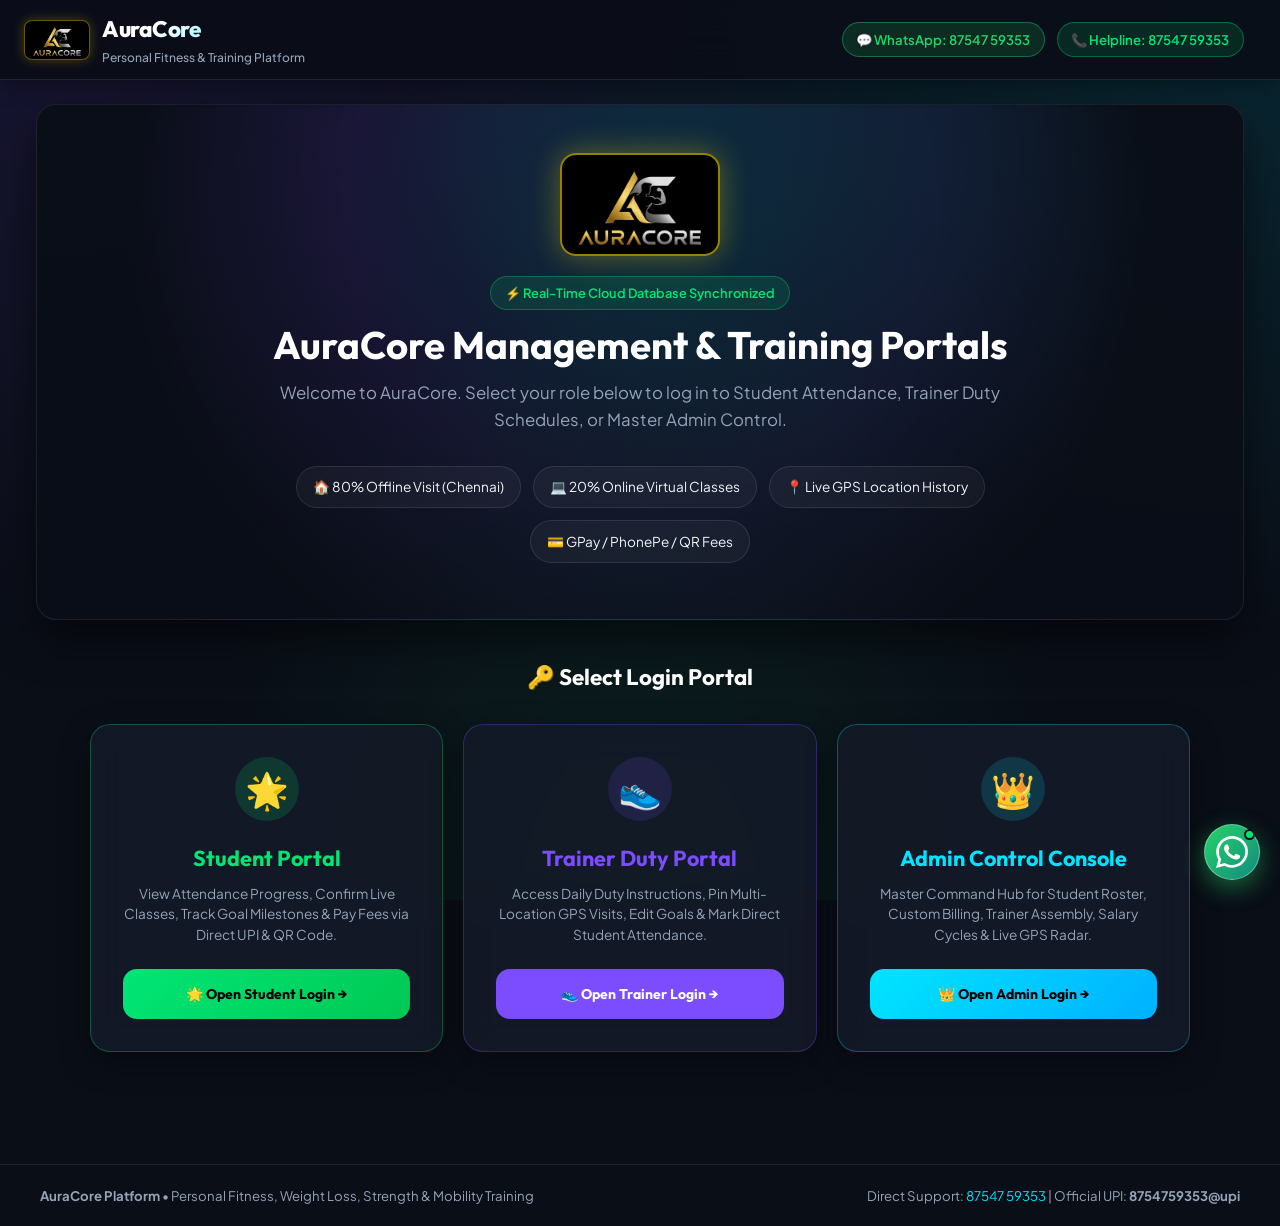
==== index.html @ 3304248c "Add files via upload" ====
<!DOCTYPE html>
<html lang="ta">
<head>
  <meta charset="UTF-8">
  <meta name="viewport" content="width=device-width, initial-scale=1.0">
  <title>AuraCore - Premier Personal Fitness & Training Platform</title>
  <meta name="description" content="AuraCore - Premier Personal Fitness & Special Training in Chennai. Offline Home Visits & Online Classes with Live GPS Verification & Direct Fee Payments.">
  <link rel="stylesheet" href="css/main.css">
  <style>
    .hero-glow {
      position: relative;
      background: radial-gradient(circle at 50% 20%, rgba(0, 229, 255, 0.12), rgba(124, 77, 255, 0.08) 40%, rgba(10, 14, 23, 0.95) 70%);
      border-radius: 20px;
      padding: 3rem 1.5rem;
      margin-bottom: 2.5rem;
      border: 1px solid rgba(255, 255, 255, 0.08);
      box-shadow: 0 20px 40px rgba(0, 0, 0, 0.5);
    }
    .portal-card {
      transition: all 0.3s cubic-bezier(0.4, 0, 0.2, 1);
      position: relative;
      overflow: hidden;
      display: flex;
      flex-direction: column;
      justify-content: space-between;
    }
    .portal-card:hover {
      transform: translateY(-6px);
      box-shadow: 0 12px 30px rgba(0, 0, 0, 0.4);
    }
    .portal-card-student:hover {
      border-color: var(--accent-emerald) !important;
      box-shadow: 0 0 25px rgba(0, 230, 118, 0.25);
    }
    .portal-card-trainer:hover {
      border-color: var(--accent-purple) !important;
      box-shadow: 0 0 25px rgba(124, 77, 255, 0.25);
    }
    .portal-card-admin:hover {
      border-color: var(--accent-cyan) !important;
      box-shadow: 0 0 25px rgba(0, 229, 255, 0.25);
    }
    .feature-chip {
      display: flex;
      align-items: center;
      gap: 0.5rem;
      background: rgba(255, 255, 255, 0.04);
      border: 1px solid var(--border-color);
      padding: 0.6rem 1rem;
      border-radius: 30px;
      font-size: 0.85rem;
      color: var(--text-main);
    }
  </style>
</head>
<body>
  <!-- Top Navigation Header -->
  <header class="app-header">
    <div class="brand-logo">
      <img src="assets/logo.jpg" alt="AuraCore Logo" class="brand-logo-img">
      <div>
        <div class="brand-title">AuraCore</div>
        <div class="brand-subtitle">Personal Fitness & Training Platform</div>
      </div>
    </div>
    
    <div style="display: flex; align-items: center; gap: 0.75rem; flex-wrap: wrap;">
      <a href="https://wa.me/918754759353?text=Hello%20AuraCore%20Team%2C%20I%20need%20assistance" target="_blank" class="contact-badge" style="text-decoration: none; background: rgba(37, 211, 102, 0.15); border-color: rgba(37, 211, 102, 0.4); color: #25D366;">
        💬 WhatsApp: 87547 59353
      </a>
      <a href="tel:8754759353" class="contact-badge" style="text-decoration: none;">
        📞 Helpline: 87547 59353
      </a>
      <div id="user-header-bar"></div>
    </div>
  </header>

  <main class="main-container">
    <!-- Hero Section -->
    <div class="hero-glow">
      <div style="max-width: 800px; margin: 0 auto; text-align: center;">
        <img src="assets/logo.jpg" alt="AuraCore Logo" style="max-width: 160px; height: auto; display: block; margin: 0 auto 1.25rem; border-radius: 16px; border: 2px solid rgba(255, 215, 0, 0.6); box-shadow: 0 0 30px rgba(255, 215, 0, 0.35); background: #000; padding: 6px;">
        
        <div style="margin-bottom: 0.75rem;">
          <span class="badge badge-emerald" style="font-size: 0.8rem; padding: 0.35rem 0.85rem;">
            ⚡ Real-Time Cloud Database Synchronized
          </span>
        </div>

        <h1 style="font-family: var(--font-heading); font-size: 2.4rem; color: #FFF; margin-bottom: 0.75rem; line-height: 1.2;">
          AuraCore Management & Training Portals
        </h1>
        <p style="color: var(--text-muted); font-size: 1.05rem; margin-bottom: 2rem; line-height: 1.6;">
          Welcome to AuraCore. Select your role below to log in to Student Attendance, Trainer Duty Schedules, or Master Admin Control.
        </p>

        <!-- Feature Chips Banner -->
        <div style="display: flex; justify-content: center; gap: 0.75rem; flex-wrap: wrap; margin-bottom: 0.5rem;">
          <div class="feature-chip">🏠 80% Offline Visit (Chennai)</div>
          <div class="feature-chip">💻 20% Online Virtual Classes</div>
          <div class="feature-chip">📍 Live GPS Location History</div>
          <div class="feature-chip">💳 GPay / PhonePe / QR Fees</div>
        </div>
      </div>
    </div>

    <!-- Portal Selection Cards Grid -->
    <div style="max-width: 1100px; margin: 0 auto;">
      <h2 style="font-family: var(--font-heading); font-size: 1.4rem; color: #FFF; text-align: center; margin-bottom: 1.75rem;">
        🔑 Select Login Portal
      </h2>

      <div class="grid-3" style="margin-bottom: 3rem;">
        
        <!-- 1. Student Portal Card -->
        <div class="card portal-card portal-card-student" style="padding: 2rem; border-color: rgba(0, 230, 118, 0.3);">
          <div>
            <div style="width: 64px; height: 64px; border-radius: 50%; background: rgba(0, 230, 118, 0.15); color: var(--accent-emerald); display: flex; align-items: center; justify-content: center; font-size: 2.2rem; margin: 0 auto 1.25rem;">
              🌟
            </div>
            <h3 style="font-family: var(--font-heading); font-size: 1.35rem; color: var(--accent-emerald); margin-bottom: 0.5rem; text-align: center;">
              Student Portal
            </h3>
            <p style="font-size: 0.85rem; color: var(--text-muted); margin-bottom: 1.5rem; text-align: center; line-height: 1.5;">
              View Attendance Progress, Confirm Live Classes, Track Goal Milestones & Pay Fees via Direct UPI & QR Code.
            </p>
          </div>
          <div>
            <a href="student-login.html" class="btn btn-emerald" style="width: 100%; text-decoration: none; display: block; text-align: center; font-weight: 700; padding: 0.85rem;">
              🌟 Open Student Login →
            </a>
          </div>
        </div>

        <!-- 2. Trainer Duty Portal Card -->
        <div class="card portal-card portal-card-trainer" style="padding: 2rem; border-color: rgba(124, 77, 255, 0.3);">
          <div>
            <div style="width: 64px; height: 64px; border-radius: 50%; background: rgba(124, 77, 255, 0.15); color: var(--accent-purple); display: flex; align-items: center; justify-content: center; font-size: 2.2rem; margin: 0 auto 1.25rem;">
              👟
            </div>
            <h3 style="font-family: var(--font-heading); font-size: 1.35rem; color: var(--accent-purple); margin-bottom: 0.5rem; text-align: center;">
              Trainer Duty Portal
            </h3>
            <p style="font-size: 0.85rem; color: var(--text-muted); margin-bottom: 1.5rem; text-align: center; line-height: 1.5;">
              Access Daily Duty Instructions, Pin Multi-Location GPS Visits, Edit Goals & Mark Direct Student Attendance.
            </p>
          </div>
          <div>
            <a href="trainer-login.html" class="btn btn-purple" style="width: 100%; text-decoration: none; display: block; text-align: center; font-weight: 700; padding: 0.85rem; background: var(--accent-purple); color: #FFF;">
              👟 Open Trainer Login →
            </a>
          </div>
        </div>

        <!-- 3. Admin Control Portal Card -->
        <div class="card portal-card portal-card-admin" style="padding: 2rem; border-color: rgba(0, 229, 255, 0.3);">
          <div>
            <div style="width: 64px; height: 64px; border-radius: 50%; background: rgba(0, 229, 255, 0.15); color: var(--accent-cyan); display: flex; align-items: center; justify-content: center; font-size: 2.2rem; margin: 0 auto 1.25rem;">
              👑
            </div>
            <h3 style="font-family: var(--font-heading); font-size: 1.35rem; color: var(--accent-cyan); margin-bottom: 0.5rem; text-align: center;">
              Admin Control Console
            </h3>
            <p style="font-size: 0.85rem; color: var(--text-muted); margin-bottom: 1.5rem; text-align: center; line-height: 1.5;">
              Master Command Hub for Student Roster, Custom Billing, Trainer Assembly, Salary Cycles & Live GPS Radar.
            </p>
          </div>
          <div>
            <a href="admin-login.html" class="btn btn-primary" style="width: 100%; text-decoration: none; display: block; text-align: center; font-weight: 700; padding: 0.85rem;">
              👑 Open Admin Login →
            </a>
          </div>
        </div>

      </div>
    </div>
  </main>

  <!-- Footer Banner -->
  <footer class="app-footer">
    <div style="display: flex; justify-content: space-between; align-items: center; max-width: 1200px; margin: 0 auto; flex-wrap: wrap; gap: 1rem;">
      <div>
        <strong>AuraCore Platform</strong> • Personal Fitness, Weight Loss, Strength & Mobility Training
      </div>
      <div>
        Direct Support: <a href="tel:8754759353" style="color: var(--accent-cyan); text-decoration: none;">87547 59353</a> | Official UPI: <strong>8754759353@upi</strong>
      </div>
    </div>
  </footer>

  <script src="js/app.js"></script>
</body>
</html>
---- css/main.css ----
/* AuraCore Master Design System & Mobile Responsive Stylesheet */
@import url('https://fonts.googleapis.com/css2?family=Outfit:wght@400;500;600;700;800&family=Plus+Jakarta+Sans:wght@300;400;500;600;700&display=swap');

:root {
  --bg-primary: #0a0e17;
  --bg-secondary: #121824;
  --bg-card: rgba(20, 27, 41, 0.85);
  --bg-card-hover: rgba(28, 38, 57, 0.92);
  --border-color: rgba(255, 255, 255, 0.1);
  --border-glow: rgba(0, 229, 255, 0.35);
  
  --accent-cyan: #00E5FF;
  --accent-emerald: #00E676;
  --accent-purple: #7C4DFF;
  --accent-amber: #FF9100;
  --accent-rose: #FF2A6D;
  
  --text-main: #F0F4F9;
  --text-muted: #94A3B8;
  --text-dim: #64748B;
  
  --font-heading: 'Outfit', sans-serif;
  --font-body: 'Plus Jakarta Sans', sans-serif;
  
  --radius-sm: 8px;
  --radius-md: 14px;
  --radius-lg: 20px;
  --radius-full: 9999px;

  --shadow-glow-cyan: 0 0 20px rgba(0, 229, 255, 0.25);
  --shadow-glow-emerald: 0 0 20px rgba(0, 230, 118, 0.25);
  --shadow-card: 0 10px 30px rgba(0, 0, 0, 0.4);

  --transition-fast: 0.2s cubic-bezier(0.4, 0, 0.2, 1);
  --transition-smooth: 0.35s cubic-bezier(0.4, 0, 0.2, 1);
}

* {
  box-sizing: border-box;
  margin: 0;
  padding: 0;
}

html, body {
  width: 100%;
  overflow-x: hidden;
}

body {
  background-color: var(--bg-primary);
  background-image: 
    radial-gradient(at 0% 0%, rgba(124, 77, 255, 0.12) 0px, transparent 50%),
    radial-gradient(at 100% 0%, rgba(0, 229, 255, 0.12) 0px, transparent 50%),
    radial-gradient(at 50% 100%, rgba(0, 230, 118, 0.08) 0px, transparent 50%);
  background-attachment: fixed;
  color: var(--text-main);
  font-family: var(--font-body);
  min-height: 100vh;
  line-height: 1.6;
  -webkit-font-smoothing: antialiased;
}

/* Custom Scrollbar */
::-webkit-scrollbar {
  width: 6px;
  height: 6px;
}
::-webkit-scrollbar-track {
  background: var(--bg-primary);
}
::-webkit-scrollbar-thumb {
  background: rgba(255, 255, 255, 0.18);
  border-radius: var(--radius-full);
}
::-webkit-scrollbar-thumb:hover {
  background: var(--accent-cyan);
}

/* App Header & Top Navigation */
.app-header {
  position: sticky;
  top: 0;
  z-index: 100;
  background: rgba(10, 14, 23, 0.92);
  backdrop-filter: blur(20px);
  -webkit-backdrop-filter: blur(20px);
  border-bottom: 1px solid var(--border-color);
  padding: 0.75rem 1.5rem;
  display: flex;
  justify-content: space-between;
  align-items: center;
  box-shadow: 0 4px 20px rgba(0,0,0,0.4);
}

.brand-section {
  display: flex;
  align-items: center;
  gap: 1rem;
}

.brand-logo {
  display: flex;
  align-items: center;
  gap: 0.75rem;
}

.brand-logo-img {
  height: 40px;
  width: auto;
  max-width: 120px;
  border-radius: var(--radius-sm);
  object-fit: contain;
  background: #000;
  border: 1px solid rgba(255, 215, 0, 0.4);
  box-shadow: 0 0 12px rgba(255, 215, 0, 0.25);
  padding: 2px 4px;
}

.brand-title {
  font-family: var(--font-heading);
  font-size: 1.4rem;
  font-weight: 800;
  letter-spacing: -0.5px;
  background: linear-gradient(135deg, #FFFFFF 30%, var(--accent-cyan) 100%);
  -webkit-background-clip: text;
  -webkit-text-fill-color: transparent;
}

.brand-subtitle {
  font-size: 0.75rem;
  color: var(--text-muted);
  font-weight: 500;
}

.contact-badge {
  display: inline-flex;
  align-items: center;
  gap: 0.4rem;
  background: rgba(0, 230, 118, 0.12);
  border: 1px solid rgba(0, 230, 118, 0.35);
  color: var(--accent-emerald);
  padding: 0.35rem 0.85rem;
  border-radius: var(--radius-full);
  font-size: 0.825rem;
  font-weight: 600;
  text-decoration: none;
  transition: var(--transition-fast);
}

.contact-badge:hover {
  background: rgba(0, 230, 118, 0.22);
  box-shadow: var(--shadow-glow-emerald);
}

/* App Main Container */
.main-container, .app-container {
  max-width: 1240px;
  margin: 0 auto;
  padding: 1.5rem 1rem 4rem;
}

/* Live Notification Bar */
.live-notification-bar {
  background: linear-gradient(90deg, rgba(255, 145, 0, 0.2), rgba(124, 77, 255, 0.2));
  border: 1px solid var(--accent-amber);
  border-radius: var(--radius-md);
  padding: 1rem 1.25rem;
  margin-bottom: 1.5rem;
  display: flex;
  align-items: center;
  justify-content: space-between;
  gap: 1rem;
  flex-wrap: wrap;
}

.notification-content {
  display: flex;
  align-items: center;
  gap: 0.85rem;
}

.notification-icon {
  width: 38px;
  height: 38px;
  border-radius: 50%;
  background: var(--accent-amber);
  color: #000;
  display: flex;
  align-items: center;
  justify-content: center;
  font-size: 1.1rem;
  font-weight: bold;
  flex-shrink: 0;
}

.notification-text h4 {
  font-family: var(--font-heading);
  font-size: 0.95rem;
  color: #FFF;
}

.notification-text p {
  font-size: 0.825rem;
  color: var(--text-muted);
}

/* Card UI */
.card {
  background: var(--bg-card);
  backdrop-filter: blur(16px);
  -webkit-backdrop-filter: blur(16px);
  border: 1px solid var(--border-color);
  border-radius: var(--radius-lg);
  padding: 1.25rem;
  box-shadow: var(--shadow-card);
  transition: var(--transition-smooth);
}

.card-header {
  display: flex;
  justify-content: space-between;
  align-items: center;
  margin-bottom: 1rem;
  padding-bottom: 0.65rem;
  border-bottom: 1px solid var(--border-color);
  flex-wrap: wrap;
  gap: 0.5rem;
}

.card-title {
  font-family: var(--font-heading);
  font-size: 1.15rem;
  font-weight: 700;
  display: flex;
  align-items: center;
  gap: 0.5rem;
  color: var(--text-main);
}

/* Grid Layouts */
.grid-2 {
  display: grid;
  grid-template-columns: repeat(2, 1fr);
  gap: 1.25rem;
}

.grid-3 {
  display: grid;
  grid-template-columns: repeat(3, 1fr);
  gap: 1.25rem;
}

.grid-4 {
  display: grid;
  grid-template-columns: repeat(4, 1fr);
  gap: 1.25rem;
}

/* UI Buttons */
.btn {
  display: inline-flex;
  align-items: center;
  justify-content: center;
  gap: 0.4rem;
  padding: 0.65rem 1.25rem;
  min-height: 44px; /* Mobile Touch Target Standard */
  border-radius: var(--radius-md);
  font-family: var(--font-heading);
  font-weight: 600;
  font-size: 0.875rem;
  cursor: pointer;
  border: none;
  transition: var(--transition-fast);
  text-decoration: none;
  touch-action: manipulation;
}

.btn-primary {
  background: linear-gradient(135deg, var(--accent-cyan), #00B0FF);
  color: #000;
  font-weight: 700;
}

.btn-emerald {
  background: linear-gradient(135deg, var(--accent-emerald), #00C853);
  color: #000;
  font-weight: 700;
}

.btn-secondary {
  background: rgba(255, 255, 255, 0.08);
  color: var(--text-main);
  border: 1px solid var(--border-color);
}

.btn-danger {
  background: linear-gradient(135deg, var(--accent-rose), #D50000);
  color: #FFF;
}

.btn-sm {
  padding: 0.35rem 0.75rem;
  min-height: 36px;
  font-size: 0.8rem;
  border-radius: var(--radius-sm);
}

/* Badge System */
.badge {
  display: inline-flex;
  align-items: center;
  gap: 0.35rem;
  padding: 0.25rem 0.65rem;
  border-radius: var(--radius-full);
  font-size: 0.75rem;
  font-weight: 600;
}

.badge-cyan { background: rgba(0, 229, 255, 0.12); color: var(--accent-cyan); border: 1px solid rgba(0, 229, 255, 0.3); }
.badge-emerald { background: rgba(0, 230, 118, 0.12); color: var(--accent-emerald); border: 1px solid rgba(0, 230, 118, 0.3); }
.badge-purple { background: rgba(124, 77, 255, 0.12); color: var(--accent-purple); border: 1px solid rgba(124, 77, 255, 0.3); }
.badge-amber { background: rgba(255, 145, 0, 0.12); color: var(--accent-amber); border: 1px solid rgba(255, 145, 0, 0.3); }

/* Progress Bar */
.progress-bar-bg {
  width: 100%;
  height: 10px;
  background: rgba(255, 255, 255, 0.08);
  border-radius: var(--radius-full);
  overflow: hidden;
}

.progress-bar-fill {
  height: 100%;
  background: linear-gradient(90deg, var(--accent-cyan), var(--accent-emerald));
  border-radius: var(--radius-full);
  transition: width 0.4s ease-in-out;
}

/* Modal Overlay & Responsive Mobile Sheet */
.modal-overlay {
  position: fixed;
  inset: 0;
  z-index: 200;
  background: rgba(5, 8, 15, 0.85);
  backdrop-filter: blur(10px);
  -webkit-backdrop-filter: blur(10px);
  display: flex;
  align-items: center;
  justify-content: center;
  padding: 1rem;
  opacity: 0;
  pointer-events: none;
  transition: var(--transition-fast);
}

.modal-overlay.active {
  opacity: 1;
  pointer-events: auto;
}

.modal-container {
  background: var(--bg-secondary);
  border: 1px solid var(--border-glow);
  border-radius: var(--radius-lg);
  max-width: 520px;
  width: 100%;
  max-height: 90vh;
  overflow-y: auto;
  padding: 1.25rem 1.5rem;
  box-shadow: 0 20px 50px rgba(0,0,0,0.8);
}

/* Forms & Input controls */
.form-group {
  margin-bottom: 0.9rem;
}

.form-label {
  display: block;
  font-size: 0.825rem;
  font-weight: 600;
  color: var(--text-muted);
  margin-bottom: 0.3rem;
}

.form-control {
  width: 100%;
  padding: 0.7rem 0.85rem;
  min-height: 44px; /* Touch friendly */
  background: rgba(255, 255, 255, 0.05);
  border: 1px solid var(--border-color);
  border-radius: var(--radius-md);
  color: var(--text-main);
  font-family: var(--font-body);
  font-size: 0.9rem;
  transition: var(--transition-fast);
}

.form-control:focus {
  outline: none;
  border-color: var(--accent-cyan);
  background: rgba(255, 255, 255, 0.08);
}

select.form-control option {
  background: var(--bg-secondary);
  color: var(--text-main);
}

/* Data Table Styling with Mobile Scroll Wrapper */
.table-responsive {
  width: 100%;
  overflow-x: auto;
  -webkit-overflow-scrolling: touch;
}

.data-table {
  width: 100%;
  min-width: 580px; /* Ensures clean layout on small screens with scroll */
  border-collapse: collapse;
  text-align: left;
  font-size: 0.875rem;
}

.data-table th {
  background: rgba(255, 255, 255, 0.03);
  color: var(--text-muted);
  font-family: var(--font-heading);
  font-weight: 600;
  padding: 0.75rem 0.85rem;
  border-bottom: 1px solid var(--border-color);
}

.data-table td {
  padding: 0.85rem;
  border-bottom: 1px solid rgba(255, 255, 255, 0.04);
  color: var(--text-main);
}

/* Floating Circular WhatsApp Support Icon */
.whatsapp-float-btn {
  position: fixed;
  bottom: 20px;
  right: 20px;
  z-index: 9999;
  width: 56px;
  height: 56px;
  border-radius: 50%;
  background: linear-gradient(135deg, #25D366 0%, #128C7E 100%);
  color: #FFFFFF !important;
  box-shadow: 0 8px 25px rgba(37, 211, 102, 0.45);
  display: flex;
  align-items: center;
  justify-content: center;
  text-decoration: none !important;
  border: 1px solid rgba(255, 255, 255, 0.35);
  cursor: pointer;
}

.whatsapp-icon-dot {
  position: absolute;
  top: 4px;
  right: 4px;
  width: 11px;
  height: 11px;
  background: #00E676;
  border: 2px solid #0D1117;
  border-radius: 50%;
}

/* Footer Styling */
.app-footer {
  background: rgba(10, 14, 23, 0.95);
  border-top: 1px solid var(--border-color);
  padding: 1.25rem 1.5rem;
  font-size: 0.825rem;
  color: var(--text-muted);
}

/* ==========================================================================
   MOBILE & TABLET RESPONSIVE MEDIA QUERIES
   ========================================================================== */
@media (max-width: 1024px) {
  .grid-4, .grid-3 {
    grid-template-columns: repeat(2, 1fr);
  }
}

@media (max-width: 768px) {
  .app-header {
    flex-direction: column;
    align-items: stretch;
    gap: 0.75rem;
    padding: 0.85rem 1rem;
  }
  
  .brand-logo {
    justify-content: center;
  }

  .grid-2, .grid-3, .grid-4 {
    grid-template-columns: 1fr;
  }

  .card {
    padding: 1rem;
  }

  .main-container, .app-container {
    padding: 1rem 0.75rem 5rem;
  }

  .whatsapp-float-btn {
    bottom: 16px;
    right: 16px;
    width: 50px;
    height: 50px;
  }

  /* Admin Header Toolbar Buttons Stack on Mobile */
  .admin-header-toolbar {
    flex-direction: column;
    align-items: stretch !important;
  }

  .admin-nav-bar {
    overflow-x: auto;
    white-space: nowrap;
    padding-bottom: 0.5rem;
  }
}

@media (max-width: 480px) {
  .brand-title {
    font-size: 1.2rem;
  }

  .btn {
    width: 100%;
    font-size: 0.85rem;
  }

  .modal-container {
    padding: 1rem;
    max-height: 95vh;
  }
}
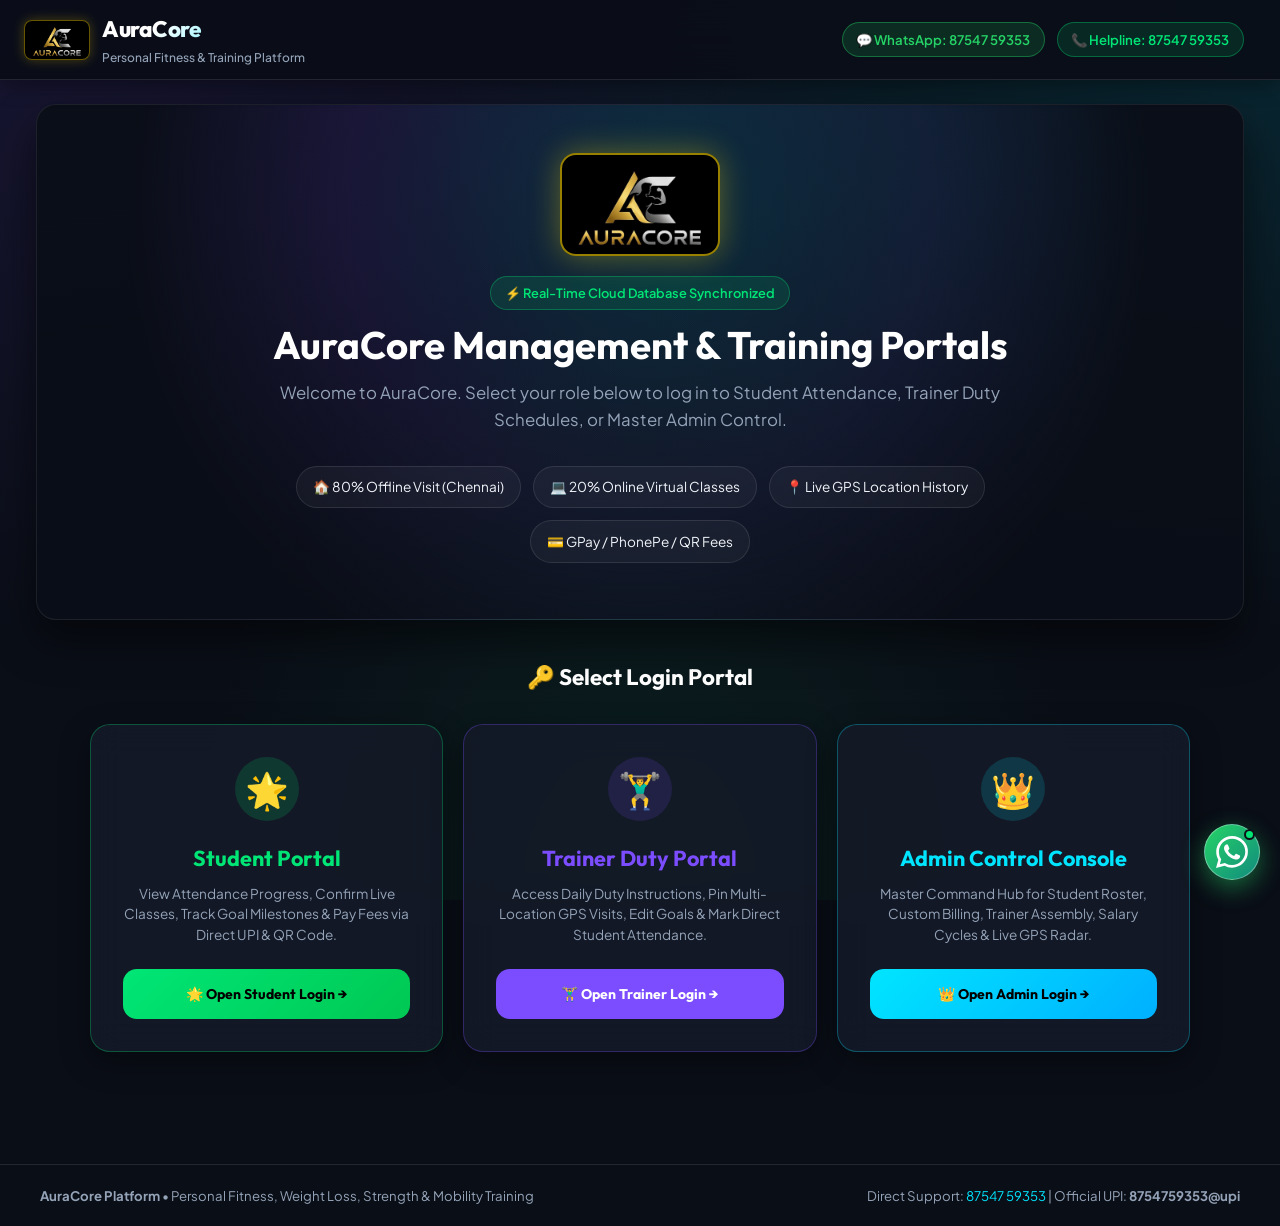
==== commit 28de09cc: "Add files via upload" ====
--- a/index.html
+++ b/index.html
@@ -136,7 +136,7 @@
         <div class="card portal-card portal-card-trainer" style="padding: 2rem; border-color: rgba(124, 77, 255, 0.3);">
           <div>
             <div style="width: 64px; height: 64px; border-radius: 50%; background: rgba(124, 77, 255, 0.15); color: var(--accent-purple); display: flex; align-items: center; justify-content: center; font-size: 2.2rem; margin: 0 auto 1.25rem;">
-              👟
+              🏋️‍♂️
             </div>
             <h3 style="font-family: var(--font-heading); font-size: 1.35rem; color: var(--accent-purple); margin-bottom: 0.5rem; text-align: center;">
               Trainer Duty Portal
@@ -147,7 +147,7 @@
           </div>
           <div>
             <a href="trainer-login.html" class="btn btn-purple" style="width: 100%; text-decoration: none; display: block; text-align: center; font-weight: 700; padding: 0.85rem; background: var(--accent-purple); color: #FFF;">
-              👟 Open Trainer Login →
+              🏋️‍♂️ Open Trainer Login →
             </a>
           </div>
         </div>
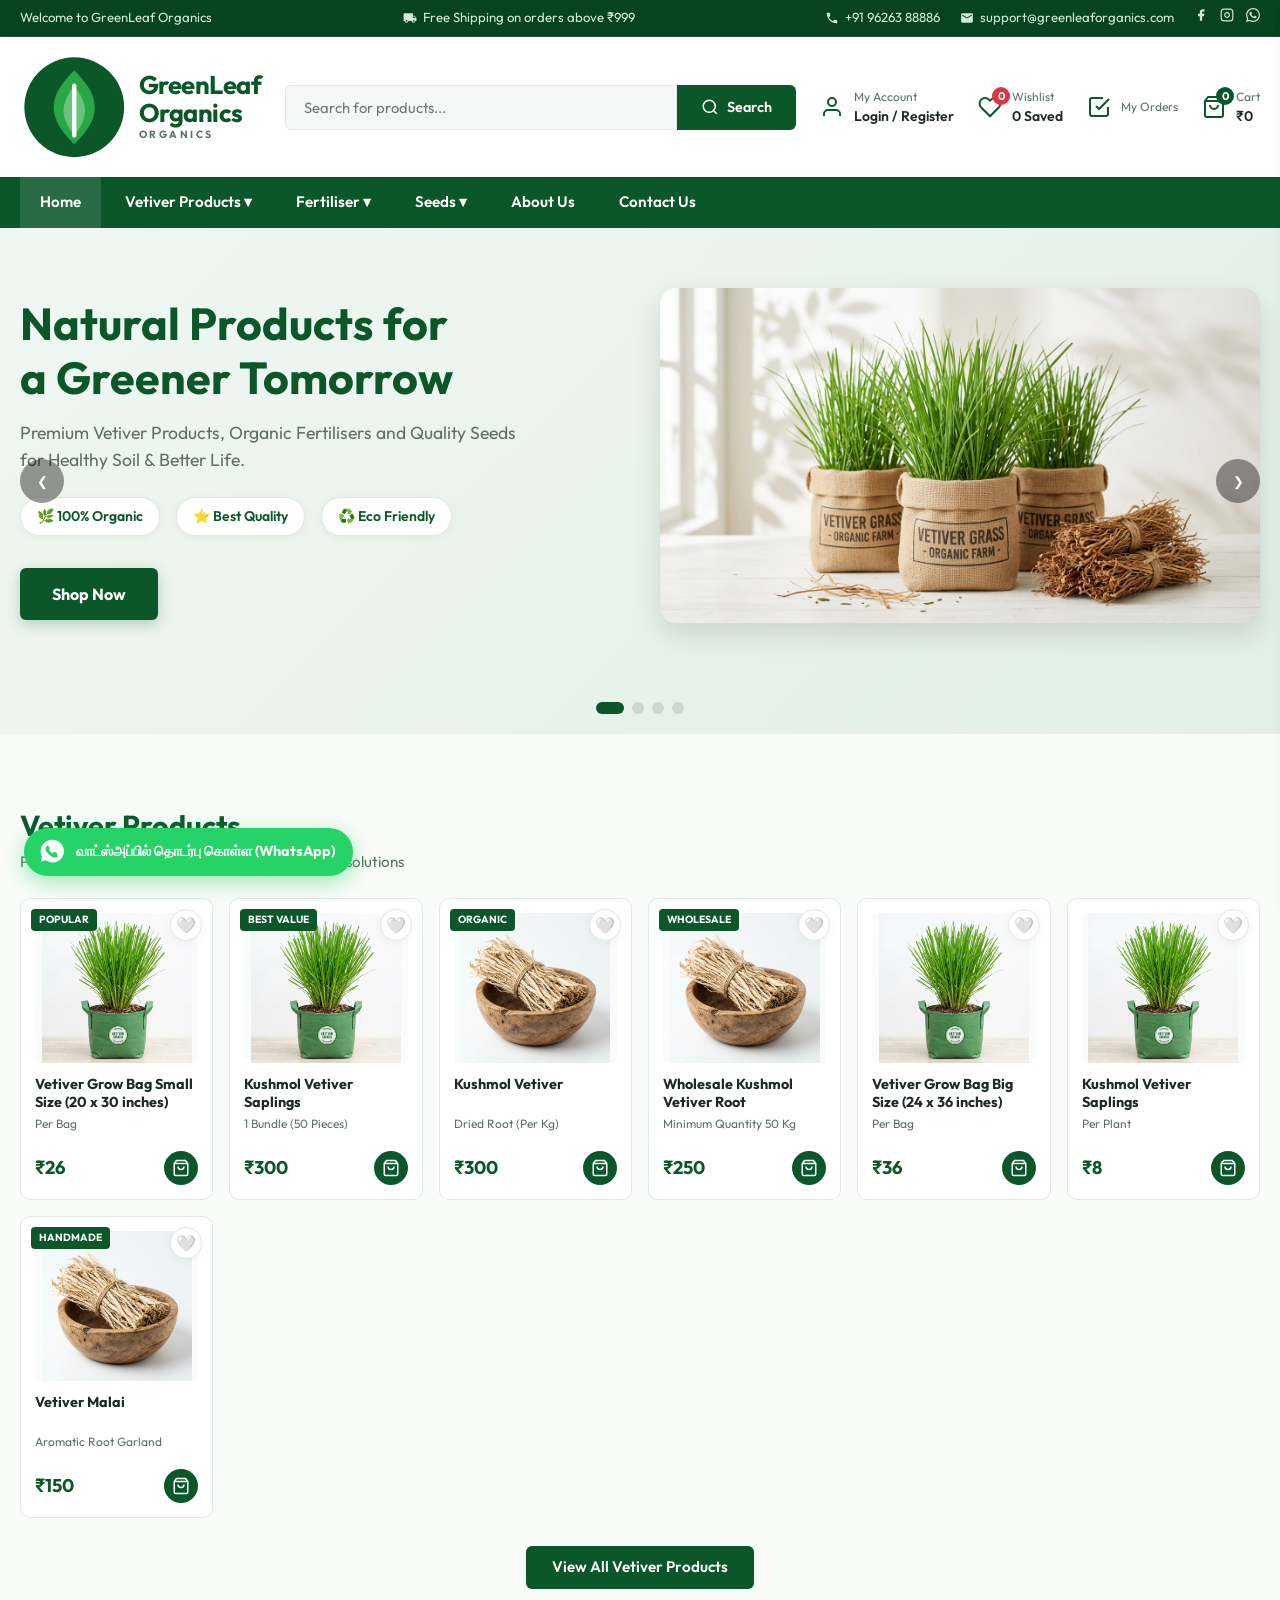
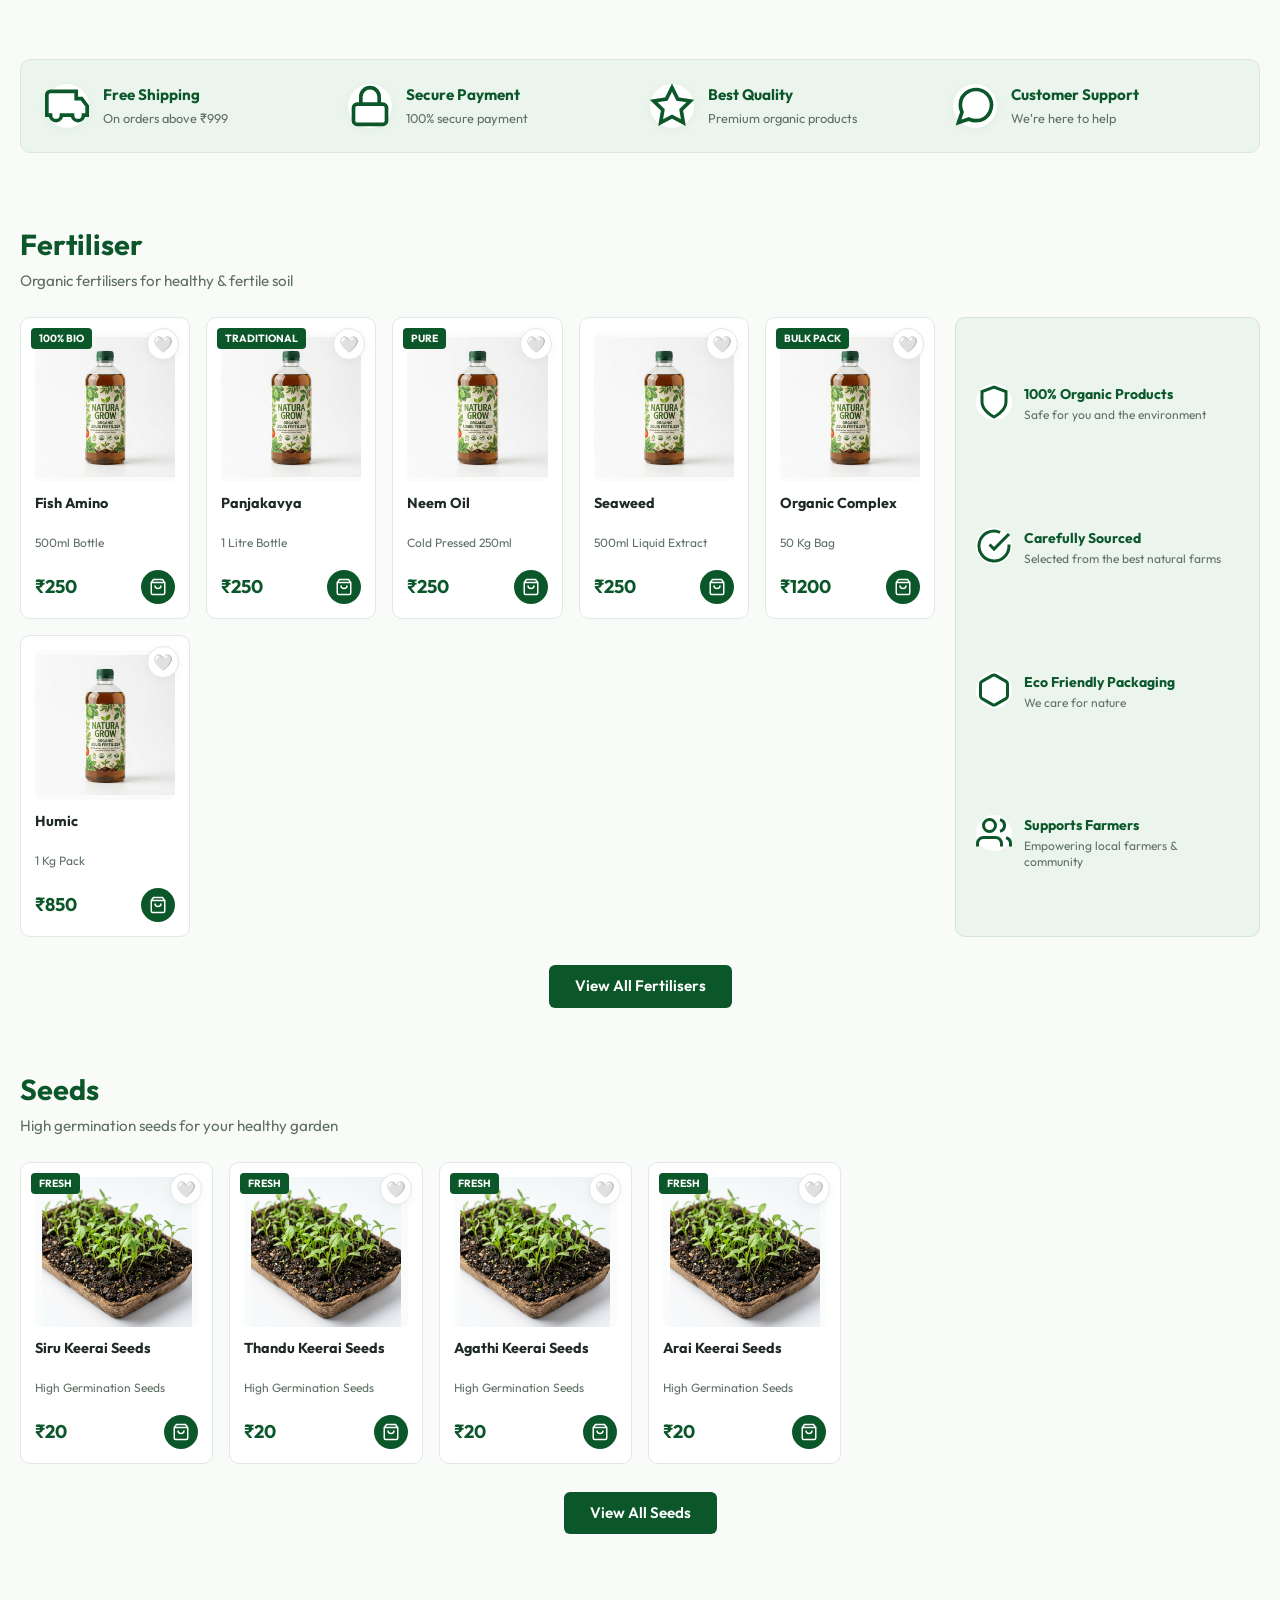
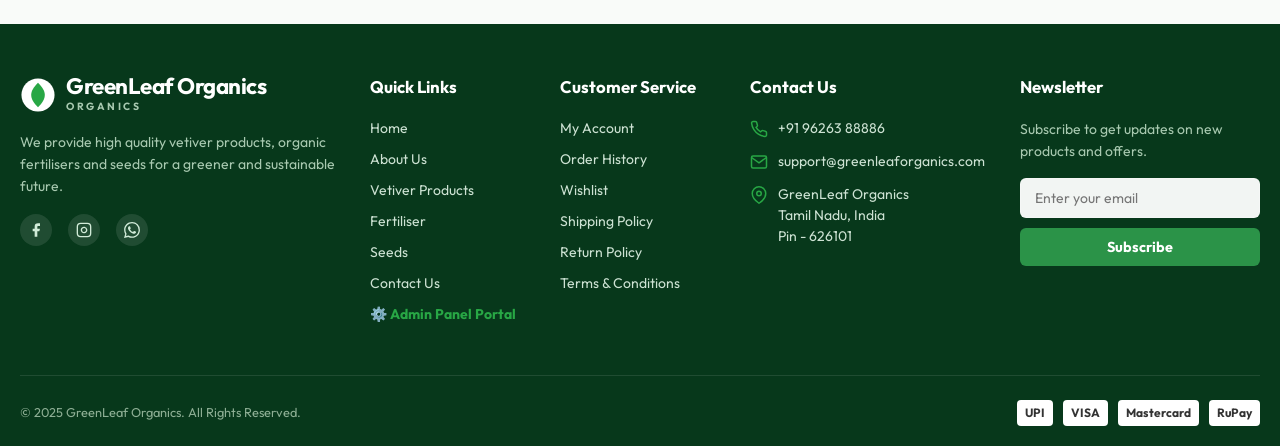
==== commit e6c2164b: "Add files via upload" ====
--- a/index.html
+++ b/index.html
@@ -1,193 +1,602 @@
 <!DOCTYPE html>
-<html lang="ta">
+<html lang="en">
 <head>
   <meta charset="UTF-8">
   <meta name="viewport" content="width=device-width, initial-scale=1.0">
-  <title>AuraCore - Premier Personal Fitness & Training Platform</title>
-  <meta name="description" content="AuraCore - Premier Personal Fitness & Special Training in Chennai. Offline Home Visits & Online Classes with Live GPS Verification & Direct Fee Payments.">
-  <link rel="stylesheet" href="css/main.css">
-  <style>
-    .hero-glow {
-      position: relative;
-      background: radial-gradient(circle at 50% 20%, rgba(0, 229, 255, 0.12), rgba(124, 77, 255, 0.08) 40%, rgba(10, 14, 23, 0.95) 70%);
-      border-radius: 20px;
-      padding: 3rem 1.5rem;
-      margin-bottom: 2.5rem;
-      border: 1px solid rgba(255, 255, 255, 0.08);
-      box-shadow: 0 20px 40px rgba(0, 0, 0, 0.5);
-    }
-    .portal-card {
-      transition: all 0.3s cubic-bezier(0.4, 0, 0.2, 1);
-      position: relative;
-      overflow: hidden;
-      display: flex;
-      flex-direction: column;
-      justify-content: space-between;
-    }
-    .portal-card:hover {
-      transform: translateY(-6px);
-      box-shadow: 0 12px 30px rgba(0, 0, 0, 0.4);
-    }
-    .portal-card-student:hover {
-      border-color: var(--accent-emerald) !important;
-      box-shadow: 0 0 25px rgba(0, 230, 118, 0.25);
-    }
-    .portal-card-trainer:hover {
-      border-color: var(--accent-purple) !important;
-      box-shadow: 0 0 25px rgba(124, 77, 255, 0.25);
-    }
-    .portal-card-admin:hover {
-      border-color: var(--accent-cyan) !important;
-      box-shadow: 0 0 25px rgba(0, 229, 255, 0.25);
-    }
-    .feature-chip {
-      display: flex;
-      align-items: center;
-      gap: 0.5rem;
-      background: rgba(255, 255, 255, 0.04);
-      border: 1px solid var(--border-color);
-      padding: 0.6rem 1rem;
-      border-radius: 30px;
-      font-size: 0.85rem;
-      color: var(--text-main);
-    }
-  </style>
+  <title>GreenLeaf Organics - Natural Products for a Greener Tomorrow</title>
+  <meta name="description" content="Premium Vetiver Products, Organic Fertilisers and Quality Seeds for Healthy Soil & Better Life. Sustainable agricultural products delivered across India.">
+  
+  <!-- Favicon / Fonts / Styles -->
+  <link rel="stylesheet" href="styles.css">
 </head>
 <body>
-  <!-- Top Navigation Header -->
-  <header class="app-header">
-    <div class="brand-logo">
-      <img src="assets/logo.jpg" alt="AuraCore Logo" class="brand-logo-img">
-      <div>
-        <div class="brand-title">AuraCore</div>
-        <div class="brand-subtitle">Personal Fitness & Training Platform</div>
-      </div>
-    </div>
-    
-    <div style="display: flex; align-items: center; gap: 0.75rem; flex-wrap: wrap;">
-      <a href="https://wa.me/918754759353?text=Hello%20AuraCore%20Team%2C%20I%20need%20assistance" target="_blank" class="contact-badge" style="text-decoration: none; background: rgba(37, 211, 102, 0.15); border-color: rgba(37, 211, 102, 0.4); color: #25D366;">
-        💬 WhatsApp: 87547 59353
+
+  <!-- Top Announcement Bar -->
+  <div class="top-bar">
+    <div class="container">
+      <div class="top-bar-left">
+        <span>Welcome to GreenLeaf Organics</span>
+      </div>
+      <div class="top-bar-center">
+        <div class="top-bar-item">
+          <svg viewBox="0 0 24 24"><path d="M20 8h-3V4H3c-1.1 0-2 .9-2 2v11h2c0 1.66 1.34 3 3 3s3-1.34 3-3h6c0 1.66 1.34 3 3 3s3-1.34 3-3h2v-5l-3-4zM6 18.5c-.83 0-1.5-.67-1.5-1.5s.67-1.5 1.5-1.5 1.5.67 1.5 1.5-.67 1.5-1.5 1.5zm13.5-9l1.96 2.5H17V9.5h2.5zm-1 9c-.83 0-1.5-.67-1.5-1.5s.67-1.5 1.5-1.5 1.5.67 1.5 1.5-.67 1.5-1.5 1.5z"/></svg>
+          <span>Free Shipping on orders above ₹999</span>
+        </div>
+      </div>
+      <div class="top-bar-right">
+        <div class="top-bar-item">
+          <svg viewBox="0 0 24 24"><path d="M6.62 10.79c1.44 2.83 3.76 5.14 6.59 6.59l2.2-2.2c.27-.27.67-.36 1.02-.24 1.12.37 2.33.57 3.57.57.55 0 1 .45 1 1V20c0 .55-.45 1-1 1-9.39 0-17-7.61-17-17 0-.55.45-1 1-1h3.5c.55 0 1 .45 1 1 0 1.25.2 2.45.57 3.57.11.35.03.74-.25 1.02l-2.2 2.2z"/></svg>
+          <a href="tel:+919626388886">+91 96263 88886</a>
+        </div>
+        <div class="top-bar-item">
+          <svg viewBox="0 0 24 24"><path d="M20 4H4c-1.1 0-1.99.9-1.99 2L2 18c0 1.1.9 2 2 2h16c1.1 0 2-.9 2-2V6c0-1.1-.9-2-2-2zm0 4l-8 5-8-5V6l8 5 8-5v2z"/></svg>
+          <a href="mailto:support@greenleaforganics.com">support@greenleaforganics.com</a>
+        </div>
+        <div class="social-links">
+          <a href="#" title="Facebook">
+            <svg style="width: 14px; height: 14px;" viewBox="0 0 24 24" fill="currentColor"><path d="M18 2h-3a5 5 0 0 0-5 5v3H7v4h3v8h4v-8h3l1-4h-4V7a1 1 0 0 1 1-1h3z"/></svg>
+          </a>
+          <a href="#" title="Instagram">
+            <svg style="width: 14px; height: 14px;" viewBox="0 0 24 24" fill="none" stroke="currentColor" stroke-width="2"><rect x="2" y="2" width="20" height="20" rx="5" ry="5"></rect><path d="M16 11.37A4 4 0 1 1 12.63 8 4 4 0 0 1 16 11.37z"></path><line x1="17.5" y1="6.5" x2="17.51" y2="6.5"></line></svg>
+          </a>
+          <a href="#" title="WhatsApp">
+            <svg style="width: 14px; height: 14px;" viewBox="0 0 24 24" fill="currentColor"><path d="M17.472 14.382c-.297-.149-1.758-.867-2.03-.967-.273-.099-.471-.148-.67.15-.197.297-.767.966-.94 1.164-.173.199-.347.223-.644.075-.297-.15-1.255-.463-2.39-1.475-.883-.788-1.48-1.761-1.653-2.059-.173-.297-.018-.458.13-.606.134-.133.298-.347.446-.521.151-.172.2-.296.3-.495.099-.198.05-.372-.025-.521-.075-.148-.67-1.611-.916-2.206-.242-.579-.487-.501-.669-.51l-.57-.01c-.198 0-.52.074-.792.372s-1.04 1.016-1.04 2.479 1.065 2.876 1.213 3.074c.149.198 2.095 3.2 5.076 4.487.709.306 1.263.489 1.694.626.712.226 1.36.194 1.872.118.571-.085 1.758-.719 2.006-1.413.248-.695.248-1.29.173-1.414-.074-.124-.272-.198-.57-.347m-5.421 7.403h-.004a9.87 9.87 0 01-5.031-1.378l-.361-.214-3.741.982.998-3.648-.235-.374a9.86 9.86 0 01-1.51-5.26c.001-5.45 4.436-9.884 9.888-9.884 2.64 0 5.122 1.03 6.988 2.898a9.825 9.825 0 012.893 6.994c-.003 5.45-4.437 9.884-9.885 9.884m8.413-18.297A11.815 11.815 0 0012.05 0C5.495 0 .16 5.335.157 11.892c0 2.096.547 4.142 1.588 5.945L.057 24l6.305-1.654a11.882 11.882 0 005.683 1.448h.005c6.554 0 11.89-5.335 11.893-11.893a11.821 11.821 0 00-3.48-8.413"/></svg>
+          </a>
+        </div>
+      </div>
+    </div>
+  </div>
+
+  <!-- Header -->
+  <header class="header">
+    <div class="container">
+      <!-- Brand Logo -->
+      <a href="#" class="brand-logo">
+        <svg viewBox="0 0 50 50">
+          <circle cx="25" cy="25" r="23" fill="#0b572a"/>
+          <path d="M25 8 C15 18 10 28 25 42 C40 28 35 18 25 8 Z" fill="#28a745"/>
+          <path d="M25 15 C20 22 17 28 25 38 C33 28 30 22 25 15 Z" fill="#ffffff" opacity="0.3"/>
+          <path d="M25 15 L25 38" stroke="#ffffff" stroke-width="2" stroke-linecap="round"/>
+        </svg>
+        <div class="brand-title">
+          <span class="brand-name">GreenLeaf</span>
+          <span class="brand-tagline">ORGANICS</span>
+        </div>
       </a>
-      <a href="tel:8754759353" class="contact-badge" style="text-decoration: none;">
-        📞 Helpline: 87547 59353
-      </a>
-      <div id="user-header-bar"></div>
+
+      <!-- Search Box -->
+      <div class="search-box">
+        <input type="text" id="searchInput" class="search-input" placeholder="Search for products...">
+        <button class="search-btn">
+          <svg style="width: 18px; height: 18px;" viewBox="0 0 24 24" fill="none" stroke="currentColor" stroke-width="2"><circle cx="11" cy="11" r="8"></circle><line x1="21" y1="21" x2="16.65" y2="16.65"></line></svg>
+          Search
+        </button>
+      </div>
+
+      <!-- User Actions -->
+      <div class="user-actions">
+        <div class="action-item" onclick="openDashboard()">
+          <div class="action-icon">
+            <svg viewBox="0 0 24 24" fill="none" stroke="currentColor" stroke-width="2"><path d="M20 21v-2a4 4 0 0 0-4-4H8a4 4 0 0 0-4 4v2"></path><circle cx="12" cy="7" r="4"></circle></svg>
+            <span class="badge-count" id="notifBadge" style="display: none; background: #eab308;">0</span>
+          </div>
+          <div class="action-text">
+            <span class="action-label" id="headerAccountLbl">My Account</span>
+            <span class="action-value" id="headerAccountVal">Login / Register</span>
+          </div>
+        </div>
+
+        <div class="action-item" onclick="openWishlistDrawer()">
+          <div class="action-icon">
+            <svg viewBox="0 0 24 24" fill="none" stroke="currentColor" stroke-width="2"><path d="M20.84 4.61a5.5 5.5 0 0 0-7.78 0L12 5.67l-1.06-1.06a5.5 5.5 0 0 0-7.78 7.78l1.06 1.06L12 21.23l7.78-7.78 1.06-1.06a5.5 5.5 0 0 0 0-7.78z"></path></svg>
+            <span class="badge-count" id="wishlistBadge" style="background: #dc3545;">0</span>
+          </div>
+          <div class="action-text">
+            <span class="action-label">Wishlist</span>
+            <span class="action-value" id="wishlistHeaderCount">0 Saved</span>
+          </div>
+        </div>
+
+        <div class="action-item" onclick="openDashboard('orders')">
+          <div class="action-icon">
+            <svg viewBox="0 0 24 24" fill="none" stroke="currentColor" stroke-width="2"><path d="M9 11l3 3L22 4"></path><path d="M21 12v7a2 2 0 0 1-2 2H5a2 2 0 0 1-2-2V5a2 2 0 0 1 2-2h11"></path></svg>
+          </div>
+          <div class="action-text">
+            <span class="action-label">My Orders</span>
+          </div>
+        </div>
+
+        <div class="action-item" onclick="openCartDrawer()">
+          <div class="action-icon">
+            <svg viewBox="0 0 24 24" fill="none" stroke="currentColor" stroke-width="2"><path d="M6 2L3 6v14a2 2 0 0 0 2 2h14a2 2 0 0 0 2-2V6l-3-4z"></path><line x1="3" y1="6" x2="21" y2="6"></line><path d="M16 10a4 4 0 0 1-8 0"></path></svg>
+            <span class="badge-count" id="cartBadge">0</span>
+          </div>
+          <div class="action-text">
+            <span class="action-label">Cart</span>
+            <span class="action-value" id="cartHeaderTotal">₹0</span>
+          </div>
+        </div>
+      </div>
     </div>
   </header>
 
-  <main class="main-container">
-    <!-- Hero Section -->
-    <div class="hero-glow">
-      <div style="max-width: 800px; margin: 0 auto; text-align: center;">
-        <img src="assets/logo.jpg" alt="AuraCore Logo" style="max-width: 160px; height: auto; display: block; margin: 0 auto 1.25rem; border-radius: 16px; border: 2px solid rgba(255, 215, 0, 0.6); box-shadow: 0 0 30px rgba(255, 215, 0, 0.35); background: #000; padding: 6px;">
-        
-        <div style="margin-bottom: 0.75rem;">
-          <span class="badge badge-emerald" style="font-size: 0.8rem; padding: 0.35rem 0.85rem;">
-            ⚡ Real-Time Cloud Database Synchronized
-          </span>
-        </div>
-
-        <h1 style="font-family: var(--font-heading); font-size: 2.4rem; color: #FFF; margin-bottom: 0.75rem; line-height: 1.2;">
-          AuraCore Management & Training Portals
-        </h1>
-        <p style="color: var(--text-muted); font-size: 1.05rem; margin-bottom: 2rem; line-height: 1.6;">
-          Welcome to AuraCore. Select your role below to log in to Student Attendance, Trainer Duty Schedules, or Master Admin Control.
-        </p>
-
-        <!-- Feature Chips Banner -->
-        <div style="display: flex; justify-content: center; gap: 0.75rem; flex-wrap: wrap; margin-bottom: 0.5rem;">
-          <div class="feature-chip">🏠 80% Offline Visit (Chennai)</div>
-          <div class="feature-chip">💻 20% Online Virtual Classes</div>
-          <div class="feature-chip">📍 Live GPS Location History</div>
-          <div class="feature-chip">💳 GPay / PhonePe / QR Fees</div>
-        </div>
-      </div>
-    </div>
-
-    <!-- Portal Selection Cards Grid -->
-    <div style="max-width: 1100px; margin: 0 auto;">
-      <h2 style="font-family: var(--font-heading); font-size: 1.4rem; color: #FFF; text-align: center; margin-bottom: 1.75rem;">
-        🔑 Select Login Portal
-      </h2>
-
-      <div class="grid-3" style="margin-bottom: 3rem;">
-        
-        <!-- 1. Student Portal Card -->
-        <div class="card portal-card portal-card-student" style="padding: 2rem; border-color: rgba(0, 230, 118, 0.3);">
-          <div>
-            <div style="width: 64px; height: 64px; border-radius: 50%; background: rgba(0, 230, 118, 0.15); color: var(--accent-emerald); display: flex; align-items: center; justify-content: center; font-size: 2.2rem; margin: 0 auto 1.25rem;">
-              🌟
-            </div>
-            <h3 style="font-family: var(--font-heading); font-size: 1.35rem; color: var(--accent-emerald); margin-bottom: 0.5rem; text-align: center;">
-              Student Portal
-            </h3>
-            <p style="font-size: 0.85rem; color: var(--text-muted); margin-bottom: 1.5rem; text-align: center; line-height: 1.5;">
-              View Attendance Progress, Confirm Live Classes, Track Goal Milestones & Pay Fees via Direct UPI & QR Code.
-            </p>
-          </div>
-          <div>
-            <a href="student-login.html" class="btn btn-emerald" style="width: 100%; text-decoration: none; display: block; text-align: center; font-weight: 700; padding: 0.85rem;">
-              🌟 Open Student Login →
+  <!-- Navigation Bar -->
+  <nav class="nav-bar">
+    <div class="container">
+      <button class="mobile-nav-toggle" id="mobileNavToggle">☰ Menu</button>
+      <ul class="nav-links" id="navLinks">
+        <li class="nav-item active"><a href="#" class="nav-link">Home</a></li>
+        <li class="nav-item">
+          <a href="#vetiver-section" class="nav-link">
+            Vetiver Products ▾
+          </a>
+          <div class="dropdown-menu">
+            <a href="#vetiver-section" class="dropdown-item">Vetiver Grow Bags</a>
+            <a href="#vetiver-section" class="dropdown-item">Vetiver Saplings</a>
+            <a href="#vetiver-section" class="dropdown-item">Dried Vetiver Roots</a>
+            <a href="#vetiver-section" class="dropdown-item">Vetiver Malai</a>
+          </div>
+        </li>
+        <li class="nav-item">
+          <a href="#fertiliser-section" class="nav-link">
+            Fertiliser ▾
+          </a>
+          <div class="dropdown-menu">
+            <a href="#fertiliser-section" class="dropdown-item">Fish Amino</a>
+            <a href="#fertiliser-section" class="dropdown-item">Panjakavya</a>
+            <a href="#fertiliser-section" class="dropdown-item">Neem Oil</a>
+            <a href="#fertiliser-section" class="dropdown-item">Seaweed Extract</a>
+            <a href="#fertiliser-section" class="dropdown-item">Organic Complex Bag</a>
+          </div>
+        </li>
+        <li class="nav-item">
+          <a href="#seeds-section" class="nav-link">
+            Seeds ▾
+          </a>
+          <div class="dropdown-menu">
+            <a href="#seeds-section" class="dropdown-item">Siru Keerai Seeds</a>
+            <a href="#seeds-section" class="dropdown-item">Thandu Keerai Seeds</a>
+            <a href="#seeds-section" class="dropdown-item">Agathi Keerai Seeds</a>
+            <a href="#seeds-section" class="dropdown-item">Arai Keerai Seeds</a>
+          </div>
+        </li>
+        <li class="nav-item"><a href="#about-section" class="nav-link">About Us</a></li>
+        <li class="nav-item"><a href="#footer-section" class="nav-link">Contact Us</a></li>
+      </ul>
+    </div>
+  </nav>
+
+  <!-- Hero Slider -->
+  <section class="hero-slider">
+    <div class="slide-track" id="slideTrack">
+      <!-- Slide 1 -->
+      <div class="slide">
+        <div class="container">
+          <div class="slide-content">
+            <div class="hero-text-col">
+              <h1>Natural Products for<br>a Greener Tomorrow</h1>
+              <p>Premium Vetiver Products, Organic Fertilisers and Quality Seeds for Healthy Soil & Better Life.</p>
+              
+              <div class="hero-badges">
+                <div class="hero-badge">🌿 100% Organic</div>
+                <div class="hero-badge">⭐ Best Quality</div>
+                <div class="hero-badge">♻️ Eco Friendly</div>
+              </div>
+
+              <a href="#vetiver-section" class="btn-primary">Shop Now</a>
+            </div>
+            
+            <div class="hero-image-col">
+              <div class="hero-img-wrapper">
+                <img src="assets/images/hero_banner.jpg" alt="Natural Organic Products">
+              </div>
+            </div>
+          </div>
+        </div>
+      </div>
+
+      <!-- Slide 2 -->
+      <div class="slide">
+        <div class="container">
+          <div class="slide-content">
+            <div class="hero-text-col">
+              <h1>Pure Organic Fertilisers<br>For Rich Soil</h1>
+              <p>Boost your crop yields naturally with authentic Fish Amino, Panjakavya, and Cold-Pressed Neem Oil.</p>
+              
+              <div class="hero-badges">
+                <div class="hero-badge">🧪 Bio-Enriched</div>
+                <div class="hero-badge">🌱 Fast Growth</div>
+                <div class="hero-badge">👨‍🌾 Farmer Choice</div>
+              </div>
+
+              <a href="#fertiliser-section" class="btn-primary">Explore Fertilisers</a>
+            </div>
+            
+            <div class="hero-image-col">
+              <div class="hero-img-wrapper">
+                <img src="assets/images/hero_fertiliser.jpg" alt="Organic Fertilisers">
+              </div>
+            </div>
+          </div>
+        </div>
+      </div>
+
+      <!-- Slide 3 -->
+      <div class="slide">
+        <div class="container">
+          <div class="slide-content">
+            <div class="hero-text-col">
+              <h1>High Germination<br>Keerai Vegetable Seeds</h1>
+              <p>Grow fresh Siru Keerai, Thandu Keerai, Agathi Keerai & Arai Keerai right at your home garden.</p>
+              
+              <div class="hero-badges">
+                <div class="hero-badge">🌾 99% Germination</div>
+                <div class="hero-badge">🌿 Non-GMO</div>
+                <div class="hero-badge">🪴 Home Garden</div>
+              </div>
+
+              <a href="#seeds-section" class="btn-primary">Shop Seeds</a>
+            </div>
+            
+            <div class="hero-image-col">
+              <div class="hero-img-wrapper">
+                <img src="assets/images/hero_seeds.jpg" alt="Organic Seeds">
+              </div>
+            </div>
+          </div>
+        </div>
+      </div>
+
+      <!-- Slide 4 -->
+      <div class="slide">
+        <div class="container">
+          <div class="slide-content">
+            <div class="hero-text-col">
+              <h1>Sustainable Vetiver<br>Grow Bags & Saplings</h1>
+              <p>Eco-friendly solutions for soil erosion prevention, root garlands, and plant nursery saplings.</p>
+              
+              <div class="hero-badges">
+                <div class="hero-badge">🍃 Soil Saver</div>
+                <div class="hero-badge">☀️ Heat Resistant</div>
+                <div class="hero-badge">🪴 Durable Bags</div>
+              </div>
+
+              <a href="#vetiver-section" class="btn-primary">View Vetiver Range</a>
+            </div>
+            
+            <div class="hero-image-col">
+              <div class="hero-img-wrapper">
+                <img src="assets/images/vetiver_grow_bag.jpg" alt="Vetiver Grow Bags">
+              </div>
+            </div>
+          </div>
+        </div>
+      </div>
+    </div>
+
+    <!-- Navigation Buttons -->
+    <button class="slider-btn prev" onclick="prevSlide()">❮</button>
+    <button class="slider-btn next" onclick="nextSlide()">❯</button>
+
+    <!-- Indicators -->
+    <div class="slider-dots">
+      <span class="dot active" onclick="goToSlide(0)"></span>
+      <span class="dot" onclick="goToSlide(1)"></span>
+      <span class="dot" onclick="goToSlide(2)"></span>
+      <span class="dot" onclick="goToSlide(3)"></span>
+    </div>
+  </section>
+
+  <!-- Main Container -->
+  <main class="container">
+
+    <!-- Vetiver Products Section -->
+    <section class="section-padding" id="vetiver-section">
+      <div class="section-header">
+        <h2 class="section-title">Vetiver Products</h2>
+        <p class="section-subtitle">Premium quality Vetiver products for sustainable solutions</p>
+      </div>
+
+      <div class="product-grid" id="vetiver-grid">
+        <!-- Dynamic HTML insertion -->
+      </div>
+
+      <div class="section-action">
+        <a href="#vetiver-section" class="btn-secondary">View All Vetiver Products</a>
+      </div>
+    </section>
+
+    <!-- Features Bar Banner -->
+    <div class="features-bar">
+      <div class="features-grid">
+        <div class="feature-item">
+          <div class="feature-icon">
+            <svg viewBox="0 0 24 24" fill="none" stroke="currentColor" stroke-width="2"><path d="M20 8h-3V4H3c-1.1 0-2 .9-2 2v11h2c0 1.66 1.34 3 3 3s3-1.34 3-3h6c0 1.66 1.34 3 3 3s3-1.34 3-3h2v-5l-3-4z"></path></svg>
+          </div>
+          <div class="feature-info">
+            <h4>Free Shipping</h4>
+            <p>On orders above ₹999</p>
+          </div>
+        </div>
+
+        <div class="feature-item">
+          <div class="feature-icon">
+            <svg viewBox="0 0 24 24" fill="none" stroke="currentColor" stroke-width="2"><rect x="3" y="11" width="18" height="11" rx="2" ry="2"></rect><path d="M7 11V7a5 5 0 0 1 10 0v4"></path></svg>
+          </div>
+          <div class="feature-info">
+            <h4>Secure Payment</h4>
+            <p>100% secure payment</p>
+          </div>
+        </div>
+
+        <div class="feature-item">
+          <div class="feature-icon">
+            <svg viewBox="0 0 24 24" fill="none" stroke="currentColor" stroke-width="2"><path d="M12 2l3.09 6.26L22 9.27l-5 4.87 1.18 6.88L12 17.77l-6.18 3.25L7 14.14 2 9.27l6.91-1.01L12 2z"></path></svg>
+          </div>
+          <div class="feature-info">
+            <h4>Best Quality</h4>
+            <p>Premium organic products</p>
+          </div>
+        </div>
+
+        <div class="feature-item">
+          <div class="feature-icon">
+            <svg viewBox="0 0 24 24" fill="none" stroke="currentColor" stroke-width="2"><path d="M21 11.5a8.38 8.38 0 0 1-.9 3.8 8.5 8.5 0 0 1-7.6 4.7 8.38 8.38 0 0 1-3.8-.9L3 21l1.9-5.7a8.38 8.38 0 0 1-.9-3.8 8.5 8.5 0 0 1 4.7-7.6 8.38 8.38 0 0 1 3.8-.9h.5a8.48 8.48 0 0 1 8 8v.5z"></path></svg>
+          </div>
+          <div class="feature-info">
+            <h4>Customer Support</h4>
+            <p>We're here to help</p>
+          </div>
+        </div>
+      </div>
+    </div>
+
+    <!-- Fertiliser Section -->
+    <section class="section-padding" id="fertiliser-section">
+      <div class="section-header">
+        <h2 class="section-title">Fertiliser</h2>
+        <p class="section-subtitle">Organic fertilisers for healthy & fertile soil</p>
+      </div>
+
+      <div class="fertiliser-layout">
+        <!-- 6 Products Grid -->
+        <div class="product-grid" id="fertiliser-grid">
+          <!-- Dynamic HTML insertion -->
+        </div>
+
+        <!-- 4-Point Green Sidebar Feature Box -->
+        <div class="feature-sidebar-card">
+          <div class="sidebar-feature-item">
+            <div class="sidebar-icon">
+              <svg viewBox="0 0 24 24" fill="none" stroke="currentColor" stroke-width="2"><path d="M12 22s8-4 8-10V5l-8-3-8 3v7c0 6 8 10 8 10z"></path></svg>
+            </div>
+            <div class="sidebar-text">
+              <h5>100% Organic Products</h5>
+              <p>Safe for you and the environment</p>
+            </div>
+          </div>
+
+          <div class="sidebar-feature-item">
+            <div class="sidebar-icon">
+              <svg viewBox="0 0 24 24" fill="none" stroke="currentColor" stroke-width="2"><path d="M22 11.08V12a10 10 0 1 1-5.93-9.14"></path><polyline points="22 4 12 14.01 9 11.01"></polyline></svg>
+            </div>
+            <div class="sidebar-text">
+              <h5>Carefully Sourced</h5>
+              <p>Selected from the best natural farms</p>
+            </div>
+          </div>
+
+          <div class="sidebar-feature-item">
+            <div class="sidebar-icon">
+              <svg viewBox="0 0 24 24" fill="none" stroke="currentColor" stroke-width="2"><path d="M21 16V8a2 2 0 0 0-1-1.73l-7-4a2 2 0 0 0-2 0l-7 4A2 2 0 0 0 3 8v8a2 2 0 0 0 1 1.73l7 4a2 2 0 0 0 2 0l7-4A2 2 0 0 0 21 16z"></path></svg>
+            </div>
+            <div class="sidebar-text">
+              <h5>Eco Friendly Packaging</h5>
+              <p>We care for nature</p>
+            </div>
+          </div>
+
+          <div class="sidebar-feature-item">
+            <div class="sidebar-icon">
+              <svg viewBox="0 0 24 24" fill="none" stroke="currentColor" stroke-width="2"><path d="M17 21v-2a4 4 0 0 0-4-4H5a4 4 0 0 0-4 4v2"></path><circle cx="9" cy="7" r="4"></circle><path d="M23 21v-2a4 4 0 0 0-3-3.87"></path><path d="M16 3.13a4 4 0 0 1 0 7.75"></path></svg>
+            </div>
+            <div class="sidebar-text">
+              <h5>Supports Farmers</h5>
+              <p>Empowering local farmers & community</p>
+            </div>
+          </div>
+        </div>
+      </div>
+
+      <div class="section-action">
+        <a href="#fertiliser-section" class="btn-secondary">View All Fertilisers</a>
+      </div>
+    </section>
+
+    <!-- Seeds Section -->
+    <section class="section-padding" id="seeds-section">
+      <div class="section-header">
+        <h2 class="section-title">Seeds</h2>
+        <p class="section-subtitle">High germination seeds for your healthy garden</p>
+      </div>
+
+      <div class="product-grid" id="seeds-grid">
+        <!-- Dynamic HTML insertion -->
+      </div>
+
+      <div class="section-action">
+        <a href="#seeds-section" class="btn-secondary">View All Seeds</a>
+      </div>
+    </section>
+
+  </main>
+
+  <!-- Footer -->
+  <footer class="footer" id="footer-section">
+    <div class="container">
+      <div class="footer-grid">
+
+        <!-- Column 1: Brand Info -->
+        <div class="footer-col">
+          <div class="brand-logo" style="margin-bottom: 16px;">
+            <svg viewBox="0 0 50 50" style="width: 36px; height: 36px;">
+              <circle cx="25" cy="25" r="23" fill="#ffffff"/>
+              <path d="M25 8 C15 18 10 28 25 42 C40 28 35 18 25 8 Z" fill="#28a745"/>
+            </svg>
+            <div class="brand-title">
+              <span class="brand-name" style="color: #ffffff; font-size: 1.4rem;">GreenLeaf</span>
+              <span class="brand-tagline" style="color: #a8c9b0;">ORGANICS</span>
+            </div>
+          </div>
+          <p>We provide high quality vetiver products, organic fertilisers and seeds for a greener and sustainable future.</p>
+          <div class="social-links" style="gap: 16px;">
+            <a href="#" style="background: rgba(255,255,255,0.1); width: 32px; height: 32px; border-radius: 50%; display: flex; align-items: center; justify-content: center;">
+              <svg style="width: 16px; height: 16px;" viewBox="0 0 24 24" fill="currentColor"><path d="M18 2h-3a5 5 0 0 0-5 5v3H7v4h3v8h4v-8h3l1-4h-4V7a1 1 0 0 1 1-1h3z"/></svg>
             </a>
-          </div>
-        </div>
-
-        <!-- 2. Trainer Duty Portal Card -->
-        <div class="card portal-card portal-card-trainer" style="padding: 2rem; border-color: rgba(124, 77, 255, 0.3);">
-          <div>
-            <div style="width: 64px; height: 64px; border-radius: 50%; background: rgba(124, 77, 255, 0.15); color: var(--accent-purple); display: flex; align-items: center; justify-content: center; font-size: 2.2rem; margin: 0 auto 1.25rem;">
-              🏋️‍♂️
-            </div>
-            <h3 style="font-family: var(--font-heading); font-size: 1.35rem; color: var(--accent-purple); margin-bottom: 0.5rem; text-align: center;">
-              Trainer Duty Portal
-            </h3>
-            <p style="font-size: 0.85rem; color: var(--text-muted); margin-bottom: 1.5rem; text-align: center; line-height: 1.5;">
-              Access Daily Duty Instructions, Pin Multi-Location GPS Visits, Edit Goals & Mark Direct Student Attendance.
-            </p>
-          </div>
-          <div>
-            <a href="trainer-login.html" class="btn btn-purple" style="width: 100%; text-decoration: none; display: block; text-align: center; font-weight: 700; padding: 0.85rem; background: var(--accent-purple); color: #FFF;">
-              🏋️‍♂️ Open Trainer Login →
+            <a href="#" style="background: rgba(255,255,255,0.1); width: 32px; height: 32px; border-radius: 50%; display: flex; align-items: center; justify-content: center;">
+              <svg style="width: 16px; height: 16px;" viewBox="0 0 24 24" fill="none" stroke="currentColor" stroke-width="2"><rect x="2" y="2" width="20" height="20" rx="5" ry="5"></rect><path d="M16 11.37A4 4 0 1 1 12.63 8 4 4 0 0 1 16 11.37z"></path></svg>
             </a>
-          </div>
-        </div>
-
-        <!-- 3. Admin Control Portal Card -->
-        <div class="card portal-card portal-card-admin" style="padding: 2rem; border-color: rgba(0, 229, 255, 0.3);">
-          <div>
-            <div style="width: 64px; height: 64px; border-radius: 50%; background: rgba(0, 229, 255, 0.15); color: var(--accent-cyan); display: flex; align-items: center; justify-content: center; font-size: 2.2rem; margin: 0 auto 1.25rem;">
-              👑
-            </div>
-            <h3 style="font-family: var(--font-heading); font-size: 1.35rem; color: var(--accent-cyan); margin-bottom: 0.5rem; text-align: center;">
-              Admin Control Console
-            </h3>
-            <p style="font-size: 0.85rem; color: var(--text-muted); margin-bottom: 1.5rem; text-align: center; line-height: 1.5;">
-              Master Command Hub for Student Roster, Custom Billing, Trainer Assembly, Salary Cycles & Live GPS Radar.
-            </p>
-          </div>
-          <div>
-            <a href="admin-login.html" class="btn btn-primary" style="width: 100%; text-decoration: none; display: block; text-align: center; font-weight: 700; padding: 0.85rem;">
-              👑 Open Admin Login →
+            <a href="#" style="background: rgba(255,255,255,0.1); width: 32px; height: 32px; border-radius: 50%; display: flex; align-items: center; justify-content: center;">
+              <svg style="width: 16px; height: 16px;" viewBox="0 0 24 24" fill="currentColor"><path d="M17.472 14.382c-.297-.149-1.758-.867-2.03-.967-.273-.099-.471-.148-.67.15-.197.297-.767.966-.94 1.164-.173.199-.347.223-.644.075-.297-.15-1.255-.463-2.39-1.475-.883-.788-1.48-1.761-1.653-2.059-.173-.297-.018-.458.13-.606.134-.133.298-.347.446-.521.151-.172.2-.296.3-.495.099-.198.05-.372-.025-.521-.075-.148-.67-1.611-.916-2.206-.242-.579-.487-.501-.669-.51l-.57-.01c-.198 0-.52.074-.792.372s-1.04 1.016-1.04 2.479 1.065 2.876 1.213 3.074c.149.198 2.095 3.2 5.076 4.487.709.306 1.263.489 1.694.626.712.226 1.36.194 1.872.118.571-.085 1.758-.719 2.006-1.413.248-.695.248-1.29.173-1.414-.074-.124-.272-.198-.57-.347m-5.421 7.403h-.004a9.87 9.87 0 01-5.031-1.378l-.361-.214-3.741.982.998-3.648-.235-.374a9.86 9.86 0 01-1.51-5.26c.001-5.45 4.436-9.884 9.888-9.884 2.64 0 5.122 1.03 6.988 2.898a9.825 9.825 0 012.893 6.994c-.003 5.45-4.437 9.884-9.885 9.884m8.413-18.297A11.815 11.815 0 0012.05 0C5.495 0 .16 5.335.157 11.892c0 2.096.547 4.142 1.588 5.945L.057 24l6.305-1.654a11.882 11.882 0 005.683 1.448h.005c6.554 0 11.89-5.335 11.893-11.893a11.821 11.821 0 00-3.48-8.413"/></svg>
             </a>
           </div>
         </div>
 
-      </div>
-    </div>
-  </main>
-
-  <!-- Footer Banner -->
-  <footer class="app-footer">
-    <div style="display: flex; justify-content: space-between; align-items: center; max-width: 1200px; margin: 0 auto; flex-wrap: wrap; gap: 1rem;">
-      <div>
-        <strong>AuraCore Platform</strong> • Personal Fitness, Weight Loss, Strength & Mobility Training
-      </div>
-      <div>
-        Direct Support: <a href="tel:8754759353" style="color: var(--accent-cyan); text-decoration: none;">87547 59353</a> | Official UPI: <strong>8754759353@upi</strong>
+        <!-- Column 2: Quick Links -->
+        <div class="footer-col">
+          <h4>Quick Links</h4>
+          <ul class="footer-links">
+            <li><a href="#">Home</a></li>
+            <li><a href="#about-section">About Us</a></li>
+            <li><a href="#vetiver-section">Vetiver Products</a></li>
+            <li><a href="#fertiliser-section">Fertiliser</a></li>
+            <li><a href="#seeds-section">Seeds</a></li>
+            <li><a href="#footer-section">Contact Us</a></li>
+            <li><a href="admin.html" target="_blank" style="color: #28a745; font-weight: bold;">⚙️ Admin Panel Portal</a></li>
+          </ul>
+        </div>
+
+        <!-- Column 3: Customer Service -->
+        <div class="footer-col">
+          <h4>Customer Service</h4>
+          <ul class="footer-links">
+            <li><a href="#">My Account</a></li>
+            <li><a href="#">Order History</a></li>
+            <li><a href="#">Wishlist</a></li>
+            <li><a href="#">Shipping Policy</a></li>
+            <li><a href="#">Return Policy</a></li>
+            <li><a href="#">Terms & Conditions</a></li>
+          </ul>
+        </div>
+
+        <!-- Column 4: Contact Us -->
+        <div class="footer-col">
+          <h4>Contact Us</h4>
+          <div class="footer-contact-item">
+            <svg viewBox="0 0 24 24" fill="none" stroke="currentColor" stroke-width="2"><path d="M22 16.92v3a2 2 0 0 1-2.18 2 19.79 19.79 0 0 1-8.63-3.07 19.5 19.5 0 0 1-6-6 19.79 19.79 0 0 1-3.07-8.67A2 2 0 0 1 4.11 2h3a2 2 0 0 1 2 1.72 12.84 12.84 0 0 0 .7 2.81 2 2 0 0 1-.45 2.11L8.09 9.91a16 16 0 0 0 6 6l1.27-1.27a2 2 0 0 1 2.11-.45 12.84 12.84 0 0 0 2.81.7A2 2 0 0 1 22 16.92z"></path></svg>
+            <span>+91 96263 88886</span>
+          </div>
+          <div class="footer-contact-item">
+            <svg viewBox="0 0 24 24" fill="none" stroke="currentColor" stroke-width="2"><path d="M4 4h16c1.1 0 2 .9 2 2v12c0 1.1-.9 2-2 2H4c-1.1 0-2-.9-2-2V6c0-1.1.9-2 2-2z"></path><polyline points="22,6 12,13 2,6"></polyline></svg>
+            <span>support@greenleaforganics.com</span>
+          </div>
+          <div class="footer-contact-item">
+            <svg viewBox="0 0 24 24" fill="none" stroke="currentColor" stroke-width="2"><path d="M21 10c0 7-9 13-9 13s-9-6-9-13a9 9 0 0 1 18 0z"></path><circle cx="12" cy="10" r="3"></circle></svg>
+            <span>GreenLeaf Organics<br>Tamil Nadu, India<br>Pin - 626101</span>
+          </div>
+        </div>
+
+        <!-- Column 5: Newsletter -->
+        <div class="footer-col newsletter-box">
+          <h4>Newsletter</h4>
+          <p>Subscribe to get updates on new products and offers.</p>
+          <form class="newsletter-form" onsubmit="event.preventDefault(); alert('Thank you for subscribing to GreenLeaf Organics!');">
+            <input type="email" class="newsletter-input" placeholder="Enter your email" required>
+            <button type="submit" class="newsletter-btn">Subscribe</button>
+          </form>
+        </div>
+
+      </div>
+
+      <!-- Footer Bottom -->
+      <div class="footer-bottom">
+        <div>© 2025 GreenLeaf Organics. All Rights Reserved.</div>
+        <div class="payment-methods">
+          <span class="payment-badge">UPI</span>
+          <span class="payment-badge">VISA</span>
+          <span class="payment-badge">Mastercard</span>
+          <span class="payment-badge">RuPay</span>
+        </div>
       </div>
     </div>
   </footer>
 
-  <script src="js/app.js"></script>
+  <!-- Slide-Over Shopping Cart Drawer -->
+  <div class="cart-drawer-overlay" id="cartOverlay" onclick="closeCartDrawer()"></div>
+  <div class="cart-drawer" id="cartDrawer">
+    <div class="cart-drawer-header">
+      <h3>Your Shopping Cart</h3>
+      <button class="close-drawer-btn" onclick="closeCartDrawer()">&times;</button>
+    </div>
+
+    <!-- Free Shipping Progress -->
+    <div class="shipping-progress-container">
+      <div class="shipping-progress-text" id="shippingText">Add ₹999 more to get FREE Shipping!</div>
+      <div class="shipping-bar">
+        <div class="shipping-fill" id="shippingFill"></div>
+      </div>
+    </div>
+
+    <!-- Cart Items List -->
+    <div class="cart-items-list" id="cartItemsList">
+      <!-- Dynamic Item List -->
+    </div>
+
+    <!-- Cart Drawer Footer -->
+    <div class="cart-drawer-footer">
+      <div class="cart-total-row">
+        <span>Subtotal:</span>
+        <span id="cartSubtotal">₹0</span>
+      </div>
+      <button class="btn-checkout" onclick="proceedToCheckout()">Proceed to Checkout</button>
+    </div>
+  </div>
+
+  <!-- Wishlist Drawer -->
+  <div class="cart-drawer-overlay" id="wishlistOverlay" onclick="closeWishlistDrawer()"></div>
+  <div class="cart-drawer" id="wishlistDrawer">
+    <div class="cart-drawer-header">
+      <h3 style="color: #dc3545;">❤️ My Saved Wishlist</h3>
+      <button class="close-drawer-btn" onclick="closeWishlistDrawer()">&times;</button>
+    </div>
+    <div class="cart-items-list" id="wishlistItemsList">
+      <!-- Dynamic Wishlist Items -->
+    </div>
+    <div class="cart-drawer-footer">
+      <button class="btn-checkout" style="background: var(--primary);" onclick="closeWishlistDrawer()">Continue Shopping</button>
+    </div>
+  </div>
+
+  <!-- Floating WhatsApp Quick Help Button -->
+  <a href="https://wa.me/919626388886?text=Hello%20GreenLeaf%20Organics!%20I%20want%20to%20order%20products%20/%20enquire%20information." target="_blank" class="whatsapp-float" id="whatsappFloatBtn" title="Chat on WhatsApp">
+    <svg viewBox="0 0 32 32" class="whatsapp-icon">
+      <path fill="#FFFFFF" d="M16 2A13 13 0 0 0 4.6 21.2L3 27l6-1.5A13 13 0 1 0 16 2zm6.6 18.6c-.3.8-1.7 1.5-2.4 1.6-.6.1-1.4.2-4.1-.9-3.5-1.4-5.8-5-6-5.2-.2-.2-1.5-2-1.5-3.8 0-1.8 1-2.7 1.3-3 .3-.4.7-.5 1-.5h.7c.2 0 .5 0 .7.5.3.7 1 2.3 1.1 2.5.1.2.1.4 0 .6s-.2.4-.4.6c-.2.2-.4.4-.2.8.5 1 1.7 2.4 3.2 3.3.4.3.8.3 1.1 0 .3-.3.8-.9 1.1-1.2.3-.3.6-.2.9-.1.3.1 2 1 2.3 1.2.3.2.5.3.6.5.1.3 0 1.2-.3 2z"/>
+    </svg>
+    <span class="whatsapp-text">வாட்ஸ்அப்பில் தொடர்பு கொள்ள (WhatsApp)</span>
+  </a>
+
+  <!-- Dynamic Modal Container (for Quick View) -->
+  <div id="modalContainer"></div>
+
+  <!-- Toast Notification Container -->
+  <div class="toast-container" id="toastContainer"></div>
+
+  <!-- System Scripts -->
+  <script src="db.js"></script>
+  <script src="auth.js"></script>
+  <script src="invoice.js"></script>
+  <script src="dashboard.js"></script>
+  <script src="admin.js"></script>
+  <script src="app.js"></script>
 </body>
 </html>
--- a/styles.css
+++ b/styles.css
@@ -0,0 +1,523 @@
+/* ==========================================================================
+   GreenLeaf Organics - Full Application Stylesheet & Design Tokens
+   ========================================================================== */
+
+@import url('https://fonts.googleapis.com/css2?family=Outfit:wght@400;500;600;700&family=Inter:wght@400;500;600;700&display=swap');
+
+:root {
+  --primary: #0b572a;
+  --primary-hover: #073b1c;
+  --primary-light: #13733a;
+  --accent-green: #28a745;
+  --accent-light: #ebf5ee;
+  --accent-badge: #d4edda;
+  --accent-gold: #c9881e;
+  --text-dark: #1f2a24;
+  --text-muted: #5f7065;
+  --text-light: #ffffff;
+  --bg-cream: #f9fbf9;
+  --bg-card: #ffffff;
+  --border-color: #e2e8e4;
+  --border-radius-sm: 6px;
+  --border-radius-md: 10px;
+  --border-radius-lg: 16px;
+  --border-radius-pill: 50px;
+  --shadow-sm: 0 2px 8px rgba(11, 87, 42, 0.05);
+  --shadow-md: 0 4px 16px rgba(11, 87, 42, 0.08);
+  --shadow-lg: 0 12px 28px rgba(0, 0, 0, 0.12);
+  --transition: all 0.25s cubic-bezier(0.4, 0, 0.2, 1);
+  --font-main: 'Outfit', 'Inter', -apple-system, BlinkMacSystemFont, sans-serif;
+}
+
+/* Global Reset */
+* {
+  margin: 0;
+  padding: 0;
+  box-sizing: border-box;
+}
+
+body {
+  font-family: var(--font-main);
+  background-color: var(--bg-cream);
+  color: var(--text-dark);
+  line-height: 1.5;
+  -webkit-font-smoothing: antialiased;
+}
+
+a { text-decoration: none; color: inherit; }
+button { cursor: pointer; border: none; outline: none; font-family: inherit; transition: var(--transition); }
+input, select, textarea { font-family: inherit; }
+
+.container { max-width: 1280px; margin: 0 auto; padding: 0 20px; }
+
+/* Top Announcement Bar */
+.top-bar { background-color: #084320; color: #d1ebd8; font-size: 0.825rem; padding: 8px 0; border-bottom: 1px solid rgba(255, 255, 255, 0.1); }
+.top-bar .container { display: flex; justify-content: space-between; align-items: center; flex-wrap: wrap; gap: 12px; }
+.top-bar-left, .top-bar-center, .top-bar-right { display: flex; align-items: center; gap: 20px; }
+.top-bar-item { display: flex; align-items: center; gap: 6px; }
+.top-bar-item svg { width: 14px; height: 14px; fill: currentColor; }
+.social-links { display: flex; align-items: center; gap: 12px; }
+.social-links a { color: #d1ebd8; transition: var(--transition); }
+.social-links a:hover { color: #ffffff; transform: translateY(-1px); }
+
+/* Header */
+.header { background-color: #ffffff; padding: 16px 0; box-shadow: var(--shadow-sm); position: sticky; top: 0; z-index: 100; }
+.header .container { display: flex; align-items: center; justify-content: space-between; gap: 24px; }
+.brand-logo { display: flex; align-items: center; gap: 10px; }
+.brand-title { display: flex; flex-direction: column; }
+.brand-name { font-size: 1.6rem; font-weight: 700; color: var(--primary); line-height: 1.1; letter-spacing: -0.5px; }
+.brand-tagline { font-size: 0.65rem; font-weight: 700; letter-spacing: 2.5px; color: var(--text-muted); text-transform: uppercase; }
+
+/* Search Bar */
+.search-box { flex: 1; max-width: 550px; position: relative; display: flex; }
+.search-input { width: 100%; padding: 12px 18px; font-size: 0.925rem; border: 1px solid var(--border-color); border-radius: var(--border-radius-sm) 0 0 var(--border-radius-sm); background-color: #f5f8f6; transition: var(--transition); }
+.search-input:focus { background-color: #ffffff; border-color: var(--primary); outline: none; }
+.search-btn { background-color: var(--primary); color: #ffffff; padding: 0 24px; font-weight: 600; font-size: 0.9rem; border-radius: 0 var(--border-radius-sm) var(--border-radius-sm) 0; display: flex; align-items: center; gap: 8px; }
+.search-btn:hover { background-color: var(--primary-hover); }
+
+/* User Actions */
+.user-actions { display: flex; align-items: center; gap: 24px; }
+.action-item { display: flex; align-items: center; gap: 10px; cursor: pointer; position: relative; color: var(--text-dark); }
+.action-icon { position: relative; display: flex; align-items: center; justify-content: center; }
+.action-icon svg { width: 24px; height: 24px; stroke: var(--primary); }
+.badge-count { position: absolute; top: -8px; right: -8px; background-color: var(--primary); color: #ffffff; font-size: 0.7rem; font-weight: 700; width: 18px; height: 18px; border-radius: 50%; display: flex; align-items: center; justify-content: center; }
+.action-text { display: flex; flex-direction: column; }
+.action-label { font-size: 0.75rem; color: var(--text-muted); }
+.action-value { font-size: 0.875rem; font-weight: 600; color: var(--text-dark); }
+
+/* Navigation Bar */
+.nav-bar { background-color: var(--primary); box-shadow: 0 4px 12px rgba(11, 87, 42, 0.15); }
+.nav-bar .container { display: flex; align-items: center; }
+.nav-links { display: flex; list-style: none; gap: 4px; }
+.nav-item { position: relative; }
+.nav-link { display: flex; align-items: center; gap: 6px; padding: 14px 20px; color: #ffffff; font-weight: 600; font-size: 0.95rem; transition: var(--transition); }
+.nav-link:hover, .nav-item.active .nav-link { background-color: rgba(255, 255, 255, 0.12); }
+.dropdown-menu { position: absolute; top: 100%; left: 0; width: 220px; background-color: #ffffff; border-radius: 0 0 var(--border-radius-md) var(--border-radius-md); box-shadow: var(--shadow-lg); display: none; flex-direction: column; padding: 8px 0; z-index: 99; }
+.nav-item:hover .dropdown-menu { display: flex; }
+.dropdown-item { padding: 10px 18px; color: var(--text-dark); font-size: 0.9rem; font-weight: 500; transition: var(--transition); }
+.dropdown-item:hover { background-color: var(--accent-light); color: var(--primary); }
+
+/* Hero Slider */
+.hero-slider { position: relative; background: linear-gradient(135deg, #f0f7f2 0%, #e1efe5 100%); overflow: hidden; margin-bottom: 40px; }
+.slide-track { display: flex; transition: transform 0.5s ease-in-out; }
+.slide { min-width: 100%; padding: 60px 0; }
+.slide-content { display: grid; grid-template-columns: 1fr 1fr; align-items: center; gap: 40px; }
+.hero-text-col h1 { font-size: 2.8rem; font-weight: 700; color: var(--primary); line-height: 1.2; margin-bottom: 16px; }
+.hero-text-col p { font-size: 1.1rem; color: var(--text-muted); margin-bottom: 24px; max-width: 500px; }
+.hero-badges { display: flex; gap: 16px; margin-bottom: 32px; flex-wrap: wrap; }
+.hero-badge { display: flex; align-items: center; gap: 8px; background-color: #ffffff; padding: 8px 16px; border-radius: var(--border-radius-pill); font-size: 0.875rem; font-weight: 600; color: var(--primary); box-shadow: var(--shadow-sm); border: 1px solid var(--border-color); }
+.btn-primary { display: inline-flex; align-items: center; justify-content: center; gap: 10px; background-color: var(--primary); color: #ffffff; padding: 14px 32px; border-radius: var(--border-radius-sm); font-size: 1rem; font-weight: 700; box-shadow: 0 4px 14px rgba(11, 87, 42, 0.25); transition: var(--transition); }
+.btn-primary:hover { background-color: var(--primary-hover); transform: translateY(-2px); box-shadow: 0 6px 18px rgba(11, 87, 42, 0.35); }
+.hero-image-col { position: relative; text-align: center; }
+.hero-img-wrapper { position: relative; display: inline-block; border-radius: var(--border-radius-lg); overflow: hidden; box-shadow: var(--shadow-lg); }
+.hero-img-wrapper img { width: 100%; max-height: 380px; object-fit: cover; display: block; }
+.slider-btn { position: absolute; top: 50%; transform: translateY(-50%); width: 44px; height: 44px; border-radius: 50%; background-color: rgba(0, 0, 0, 0.4); color: #ffffff; display: flex; align-items: center; justify-content: center; z-index: 10; transition: var(--transition); }
+.slider-btn:hover { background-color: var(--primary); }
+.slider-btn.prev { left: 20px; }
+.slider-btn.next { right: 20px; }
+.slider-dots { position: absolute; bottom: 20px; left: 50%; transform: translateX(-50%); display: flex; gap: 8px; z-index: 10; }
+.dot { width: 12px; height: 12px; border-radius: 50%; background-color: #cbd8cf; cursor: pointer; transition: var(--transition); }
+.dot.active { background-color: var(--primary); width: 28px; border-radius: 6px; }
+
+/* Sections & Product Cards */
+.section-padding { padding: 30px 0; }
+.section-header { margin-bottom: 24px; }
+.section-title { font-size: 1.8rem; font-weight: 700; color: var(--primary); margin-bottom: 4px; }
+.section-subtitle { font-size: 0.95rem; color: var(--text-muted); }
+.section-action { text-align: center; margin-top: 28px; }
+.btn-secondary { background-color: var(--primary); color: #ffffff; padding: 10px 26px; border-radius: var(--border-radius-sm); font-weight: 600; font-size: 0.95rem; display: inline-flex; align-items: center; gap: 8px; }
+.btn-secondary:hover { background-color: var(--primary-hover); }
+
+.product-grid { display: grid; grid-template-columns: repeat(auto-fill, minmax(170px, 1fr)); gap: 16px; }
+.product-card { background-color: #ffffff; border: 1px solid var(--border-color); border-radius: var(--border-radius-md); padding: 14px; display: flex; flex-direction: column; justify-content: space-between; transition: var(--transition); position: relative; }
+.product-card:hover { box-shadow: var(--shadow-md); border-color: #c5dacb; transform: translateY(-3px); }
+.product-badge { position: absolute; top: 10px; left: 10px; background-color: var(--primary); color: #ffffff; font-size: 0.65rem; font-weight: 700; padding: 3px 8px; border-radius: 4px; z-index: 2; text-transform: uppercase; }
+.product-img-container { width: 100%; height: 150px; display: flex; align-items: center; justify-content: center; margin-bottom: 12px; overflow: hidden; border-radius: var(--border-radius-sm); background-color: #fafcfb; cursor: pointer; }
+.product-img-container img { max-width: 100%; max-height: 100%; object-fit: contain; transition: transform 0.3s ease; }
+.product-card:hover .product-img-container img { transform: scale(1.06); }
+.product-title { font-size: 0.9rem; font-weight: 700; color: var(--text-dark); line-height: 1.25; margin-bottom: 4px; display: -webkit-box; -webkit-line-clamp: 2; -webkit-box-orient: vertical; overflow: hidden; height: 2.5em; cursor: pointer; }
+.product-unit { font-size: 0.75rem; color: var(--text-muted); margin-bottom: 10px; }
+.product-bottom { display: flex; align-items: center; justify-content: space-between; margin-top: auto; padding-top: 8px; }
+.product-price { font-size: 1.15rem; font-weight: 700; color: var(--primary); }
+.add-cart-btn { width: 34px; height: 34px; border-radius: 50%; background-color: var(--primary); color: #ffffff; display: flex; align-items: center; justify-content: center; transition: var(--transition); }
+.add-cart-btn:hover { background-color: var(--primary-hover); transform: scale(1.1); }
+.add-cart-btn svg { width: 18px; height: 18px; fill: none; stroke: currentColor; stroke-width: 2; }
+
+/* Value Proposition Banner */
+.features-bar { background-color: var(--accent-light); border-radius: var(--border-radius-md); padding: 24px; margin: 40px 0; border: 1px solid #dbe8dd; }
+.features-grid { display: grid; grid-template-columns: repeat(4, 1fr); gap: 20px; }
+.feature-item { display: flex; align-items: center; gap: 14px; }
+.feature-icon { width: 44px; height: 44px; border-radius: 50%; background-color: #ffffff; display: flex; align-items: center; justify-content: center; color: var(--primary); box-shadow: var(--shadow-sm); flex-shrink: 0; }
+.feature-info h4 { font-size: 0.95rem; font-weight: 700; color: var(--primary); margin-bottom: 2px; }
+.feature-info p { font-size: 0.8rem; color: var(--text-muted); }
+
+/* Fertiliser Layout */
+.fertiliser-layout { display: grid; grid-template-columns: 3fr 1fr; gap: 20px; }
+.feature-sidebar-card { background-color: var(--accent-light); border-radius: var(--border-radius-md); padding: 24px 20px; display: flex; flex-direction: column; justify-content: space-around; gap: 20px; border: 1px solid #d4e5d8; }
+.sidebar-feature-item { display: flex; align-items: flex-start; gap: 12px; }
+.sidebar-icon { width: 36px; height: 36px; border-radius: 50%; background-color: #ffffff; color: var(--primary); display: flex; align-items: center; justify-content: center; flex-shrink: 0; }
+.sidebar-text h5 { font-size: 0.875rem; font-weight: 700; color: var(--primary); margin-bottom: 2px; }
+.sidebar-text p { font-size: 0.75rem; color: var(--text-muted); line-height: 1.3; }
+
+/* Footer */
+.footer { background-color: #07381b; color: #cde2d3; padding: 50px 0 20px 0; margin-top: 60px; font-size: 0.875rem; }
+.footer-grid { display: grid; grid-template-columns: 2fr 1fr 1fr 1.5fr 1.5fr; gap: 30px; padding-bottom: 40px; border-bottom: 1px solid rgba(255, 255, 255, 0.1); }
+.footer-col h4 { color: #ffffff; font-size: 1.05rem; font-weight: 700; margin-bottom: 18px; }
+.footer-col p { line-height: 1.6; margin-bottom: 16px; color: #a8c9b0; }
+.footer-links { list-style: none; }
+.footer-links li { margin-bottom: 10px; }
+.footer-links a { color: #cde2d3; transition: var(--transition); }
+.footer-links a:hover { color: #ffffff; padding-left: 4px; }
+.footer-contact-item { display: flex; align-items: flex-start; gap: 10px; margin-bottom: 12px; }
+.footer-contact-item svg { width: 18px; height: 18px; color: var(--accent-green); flex-shrink: 0; margin-top: 2px; }
+.newsletter-form { display: flex; flex-direction: column; gap: 10px; }
+.newsletter-input { width: 100%; padding: 10px 14px; border-radius: var(--border-radius-sm); border: 1px solid rgba(255, 255, 255, 0.2); background-color: rgba(255, 255, 255, 0.95); font-size: 0.875rem; }
+.newsletter-btn { background-color: #2b9348; color: #ffffff; padding: 10px; border-radius: var(--border-radius-sm); font-weight: 700; font-size: 0.9rem; text-align: center; }
+.footer-bottom { display: flex; align-items: center; justify-content: space-between; padding-top: 24px; flex-wrap: wrap; gap: 16px; font-size: 0.8rem; color: #8dae94; }
+.payment-methods { display: flex; align-items: center; gap: 10px; }
+.payment-badge { background-color: #ffffff; color: #333333; padding: 4px 8px; border-radius: 4px; font-weight: 700; font-size: 0.75rem; }
+
+/* Modals & Drawers Overlay */
+.modal-overlay, .cart-drawer-overlay { position: fixed; top: 0; left: 0; width: 100%; height: 100%; background-color: rgba(0, 0, 0, 0.55); backdrop-filter: blur(3px); z-index: 1000; opacity: 0; visibility: hidden; transition: var(--transition); display: flex; align-items: center; justify-content: center; }
+.modal-overlay.open, .cart-drawer-overlay.open { opacity: 1; visibility: visible; }
+
+.cart-drawer { position: fixed; top: 0; right: -420px; width: 100%; max-width: 400px; height: 100%; background-color: #ffffff; z-index: 1001; box-shadow: var(--shadow-lg); display: flex; flex-direction: column; transition: right 0.3s cubic-bezier(0.4, 0, 0.2, 1); }
+.cart-drawer.open { right: 0; }
+.cart-drawer-header { padding: 20px; background-color: var(--primary); color: #ffffff; display: flex; align-items: center; justify-content: space-between; }
+.close-drawer-btn, .close-btn { background: none; color: #ffffff; font-size: 1.5rem; line-height: 1; border: none; cursor: pointer; }
+.shipping-progress-container { padding: 14px 20px; background-color: var(--accent-light); border-bottom: 1px solid var(--border-color); }
+.shipping-progress-text { font-size: 0.8rem; font-weight: 600; color: var(--primary); margin-bottom: 6px; }
+.shipping-bar { height: 6px; background-color: #d1e3d6; border-radius: 3px; overflow: hidden; }
+.shipping-fill { height: 100%; background-color: var(--primary); width: 0%; transition: width 0.3s ease; }
+.cart-items-list { flex: 1; overflow-y: auto; padding: 20px; display: flex; flex-direction: column; gap: 16px; }
+.cart-item { display: flex; gap: 12px; padding-bottom: 16px; border-bottom: 1px solid var(--border-color); align-items: center; }
+.cart-item-img { width: 60px; height: 60px; border-radius: var(--border-radius-sm); background-color: #f5f8f6; object-fit: contain; }
+.cart-item-details { flex: 1; }
+.cart-item-title { font-size: 0.875rem; font-weight: 700; margin-bottom: 4px; }
+.cart-item-price { font-size: 0.9rem; font-weight: 700; color: var(--primary); }
+.cart-item-controls { display: flex; align-items: center; gap: 8px; margin-top: 6px; }
+.qty-btn { width: 24px; height: 24px; border-radius: 4px; border: 1px solid var(--border-color); background-color: #f5f8f6; font-weight: 700; display: flex; align-items: center; justify-content: center; }
+.cart-drawer-footer { padding: 20px; border-top: 1px solid var(--border-color); background-color: #ffffff; }
+.cart-total-row { display: flex; justify-content: space-between; align-items: center; font-size: 1.1rem; font-weight: 700; margin-bottom: 16px; }
+.btn-checkout { width: 100%; padding: 14px; background-color: var(--primary); color: #ffffff; font-size: 1rem; font-weight: 700; border-radius: var(--border-radius-sm); text-align: center; }
+
+/* Toast Notifications */
+.toast-container { position: fixed; top: 20px; right: 20px; z-index: 2000; display: flex; flex-direction: column; gap: 10px; }
+.toast { background-color: #ffffff; color: var(--text-dark); padding: 12px 20px; border-radius: var(--border-radius-md); box-shadow: var(--shadow-lg); border-left: 4px solid var(--primary); display: flex; align-items: center; gap: 12px; font-size: 0.9rem; font-weight: 600; animation: slideInRight 0.3s ease; }
+@keyframes slideInRight { from { transform: translateX(100%); opacity: 0; } to { transform: translateX(0); opacity: 1; } }
+
+/* Form Fields */
+.form-group { display: flex; flex-direction: column; gap: 6px; margin-bottom: 14px; text-align: left; }
+.form-group label { font-size: 0.85rem; font-weight: 600; color: var(--text-dark); }
+.input-field { padding: 10px 14px; border: 1px solid var(--border-color); border-radius: var(--border-radius-sm); font-size: 0.9rem; background-color: #fafcfb; width: 100%; }
+.input-field:focus { border-color: var(--primary); outline: none; background-color: #fff; }
+
+/* Status Badges with Required Colors */
+.status-badge { display: inline-flex; align-items: center; padding: 4px 10px; border-radius: var(--border-radius-pill); font-size: 0.75rem; font-weight: 700; text-transform: uppercase; }
+.badge-yellow { background-color: #fef9c3; color: #a16207; border: 1px solid #fde047; } /* Pending - Yellow */
+.badge-blue { background-color: #dbeafe; color: #1e40af; border: 1px solid #93c5fd; }   /* Confirmed - Blue */
+.badge-purple { background-color: #f3e8ff; color: #6b21a8; border: 1px solid #d8b4fe; } /* Processing - Purple */
+.badge-indigo { background-color: #e0e7ff; color: #3730a3; border: 1px solid #a5b4fc; } /* Shipped - Indigo */
+.badge-orange { background-color: #ffedd5; color: #c2410c; border: 1px solid #fed7aa; } /* Out for Delivery - Orange */
+.badge-green { background-color: #dcfce7; color: #15803d; border: 1px solid #86efac; }  /* Delivered - Green */
+.badge-red { background-color: #fee2e2; color: #b91c1c; border: 1px solid #fca5a5; }    /* Cancelled - Red */
+
+/* Customer Dashboard Layout */
+.dashboard-container { background: #ffffff; width: 95%; max-width: 1080px; height: 85vh; border-radius: var(--border-radius-lg); box-shadow: var(--shadow-lg); display: flex; flex-direction: column; overflow: hidden; }
+.dashboard-header { background: var(--primary); color: #ffffff; padding: 18px 24px; display: flex; justify-content: space-between; align-items: center; }
+.avatar-circle { width: 42px; height: 42px; border-radius: 50%; background: #28a745; color: #fff; font-weight: 700; font-size: 1.2rem; display: flex; align-items: center; justify-content: center; }
+.avatar-circle-lg { width: 64px; height: 64px; border-radius: 50%; background: var(--primary); color: #fff; font-weight: 700; font-size: 1.8rem; display: flex; align-items: center; justify-content: center; }
+
+.dashboard-layout { display: flex; flex: 1; overflow: hidden; }
+.dashboard-sidebar { width: 240px; background: #f4f8f5; border-right: 1px solid var(--border-color); padding: 16px; display: flex; flex-direction: column; gap: 8px; }
+.sidebar-item { padding: 12px 16px; border-radius: var(--border-radius-sm); text-align: left; font-size: 0.9rem; font-weight: 600; color: var(--text-dark); background: none; }
+.sidebar-item:hover, .sidebar-item.active { background: #e0eee4; color: var(--primary); }
+.text-danger { color: #dc3545 !important; }
+.dashboard-content { flex: 1; padding: 24px; overflow-y: auto; }
+
+.metrics-grid { display: grid; grid-template-columns: repeat(auto-fit, minmax(160px, 1fr)); gap: 16px; }
+.metric-card { padding: 16px; border-radius: var(--border-radius-md); color: #ffffff; }
+.bg-blue { background: linear-gradient(135deg, #3b82f6, #1d4ed8); }
+.bg-purple { background: linear-gradient(135deg, #a855f7, #7e22ce); }
+.bg-indigo { background: linear-gradient(135deg, #6366f1, #4338ca); }
+.bg-green { background: linear-gradient(135deg, #22c55e, #15803d); }
+.bg-red { background: linear-gradient(135deg, #ef4444, #b91c1c); }
+.metric-num { font-size: 1.8rem; font-weight: 700; }
+.metric-lbl { font-size: 0.8rem; opacity: 0.9; }
+
+.filter-pills { display: flex; gap: 6px; flex-wrap: wrap; }
+.pill-btn { padding: 6px 14px; border-radius: var(--border-radius-pill); font-size: 0.78rem; font-weight: 600; border: 1px solid var(--border-color); background: #ffffff; color: var(--text-dark); }
+.pill-btn.active { background: var(--primary); color: #ffffff; border-color: var(--primary); }
+
+.order-card { background: #ffffff; border: 1px solid var(--border-color); border-radius: var(--border-radius-md); padding: 16px; margin-bottom: 14px; }
+.order-card-header { display: flex; justify-content: space-between; align-items: center; margin-bottom: 12px; padding-bottom: 10px; border-bottom: 1px solid var(--border-color); }
+.order-card-footer { display: flex; justify-content: space-between; align-items: center; padding-top: 12px; border-top: 1px dashed var(--border-color); flex-wrap: wrap; gap: 10px; }
+.btn-sm { padding: 6px 12px; font-size: 0.8rem; border-radius: 4px; font-weight: 600; }
+.btn-outline { border: 1px solid var(--primary); color: var(--primary); background: #fff; }
+.btn-outline:hover { background: var(--accent-light); }
+
+/* 8 Stages Visual Stepper Timeline */
+.stepper-wrapper { display: flex; justify-content: space-between; margin: 30px 0; position: relative; }
+.stepper-wrapper::before { content: ''; position: absolute; top: 16px; left: 0; right: 0; height: 3px; background: #e1e8e2; z-index: 1; }
+.stepper-item { position: relative; z-index: 2; display: flex; flex-direction: column; align-items: center; flex: 1; text-align: center; }
+.stepper-circle { width: 32px; height: 32px; border-radius: 50%; background: #ffffff; border: 2px solid #cbd8cf; color: #777; font-weight: 700; font-size: 0.8rem; display: flex; align-items: center; justify-content: center; margin-bottom: 8px; transition: var(--transition); }
+.stepper-label { font-size: 0.7rem; font-weight: 600; color: #777; max-width: 70px; line-height: 1.2; }
+.stepper-item.completed .stepper-circle { background: var(--primary); border-color: var(--primary); color: #ffffff; }
+.stepper-item.completed .stepper-label { color: var(--primary); }
+.stepper-item.current .stepper-circle { background: var(--accent-green); border-color: var(--accent-green); color: #ffffff; box-shadow: 0 0 0 4px rgba(40,167,69,0.2); }
+
+.timeline-log { display: flex; flex-direction: column; gap: 14px; position: relative; padding-left: 20px; border-left: 2px solid var(--accent-light); }
+.timeline-log-item { position: relative; display: flex; gap: 12px; }
+.timeline-dot { position: absolute; left: -26px; top: 4px; width: 10px; height: 10px; border-radius: 50%; background: var(--primary); }
+
+/* Admin Panel Table & Modal */
+.admin-container { background: #ffffff; width: 95%; max-width: 1200px; height: 90vh; border-radius: var(--border-radius-lg); box-shadow: var(--shadow-lg); display: flex; flex-direction: column; overflow: hidden; }
+.admin-header { background: #084320; color: #ffffff; padding: 18px 24px; display: flex; justify-content: space-between; align-items: center; }
+.admin-body { flex: 1; padding: 20px; overflow-y: auto; }
+.admin-controls { display: flex; gap: 14px; margin-bottom: 20px; flex-wrap: wrap; }
+.table-wrapper { overflow-x: auto; }
+.admin-table { width: 100%; border-collapse: collapse; font-size: 0.875rem; text-align: left; }
+.admin-table th { background: #f0f7f2; color: var(--primary); padding: 12px; font-weight: 700; border-bottom: 2px solid var(--border-color); }
+.admin-table td { padding: 12px; border-bottom: 1px solid var(--border-color); vertical-align: middle; }
+
+.mobile-nav-toggle {
+  display: none;
+  background: none;
+  border: none;
+  color: #ffffff;
+  font-size: 1.05rem;
+  font-weight: 700;
+  padding: 12px 20px;
+  cursor: pointer;
+  width: 100%;
+  text-align: left;
+}
+
+/* Comprehensive Responsive Styles */
+@media (max-width: 992px) {
+  .header .container { flex-wrap: wrap; gap: 14px; }
+  .search-box { order: 3; max-width: 100%; width: 100%; }
+  .fertiliser-layout { grid-template-columns: 1fr; }
+  .features-grid { grid-template-columns: repeat(2, 1fr); }
+  .footer-grid { grid-template-columns: repeat(2, 1fr); }
+}
+
+@media (max-width: 768px) {
+  .top-bar .container { justify-content: center; text-align: center; }
+  .top-bar-left, .top-bar-center, .top-bar-right { justify-content: center; width: 100%; gap: 10px; flex-wrap: wrap; }
+  
+  .header { padding: 12px 0; }
+  .brand-name { font-size: 1.35rem; }
+  .user-actions { gap: 14px; }
+  .action-text { display: none; }
+  
+  .mobile-nav-toggle { display: block; }
+  .nav-links {
+    display: none;
+    flex-direction: column;
+    width: 100%;
+    background-color: var(--primary-hover);
+    padding: 0;
+  }
+  .nav-links.mobile-open { display: flex; }
+  .nav-link { padding: 12px 20px; border-bottom: 1px solid rgba(255, 255, 255, 0.08); }
+  .dropdown-menu {
+    position: static;
+    width: 100%;
+    box-shadow: none;
+    background-color: rgba(255, 255, 255, 0.95);
+    border-radius: 0;
+  }
+
+  .slide { padding: 30px 0; }
+  .slide-content { grid-template-columns: 1fr; gap: 20px; text-align: center; }
+  .hero-text-col h1 { font-size: 1.75rem; }
+  .hero-text-col p { margin: 0 auto 20px auto; font-size: 0.95rem; }
+  .hero-badges { justify-content: center; }
+  .hero-img-wrapper img { max-height: 220px; }
+
+  .product-grid { grid-template-columns: repeat(2, 1fr); gap: 10px; }
+  .product-card { padding: 10px; }
+  .product-img-container { height: 120px; }
+  .product-title { font-size: 0.82rem; height: 2.4em; }
+  .product-price { font-size: 1rem; }
+  .add-cart-btn { width: 30px; height: 30px; }
+
+  .features-grid { grid-template-columns: 1fr; }
+  .footer-grid { grid-template-columns: 1fr; gap: 24px; }
+  .footer-bottom { flex-direction: column; text-align: center; }
+
+  .cart-drawer { max-width: 100%; }
+  .dashboard-container { width: 95%; height: 90vh; }
+  .dashboard-layout { flex-direction: column; }
+  .dashboard-sidebar { width: 100%; flex-direction: row; overflow-x: auto; padding: 10px; }
+  .sidebar-item { white-space: nowrap; padding: 8px 12px; font-size: 0.82rem; }
+  .dashboard-content { padding: 16px; }
+
+  .stepper-wrapper { overflow-x: auto; padding-bottom: 10px; justify-content: flex-start; }
+  .stepper-item { min-width: 80px; flex: none; }
+
+  .modal-overlay > div { width: 95% !important; margin: 16px auto !important; padding: 16px 12px !important; max-height: 92vh !important; overflow-y: auto !important; }
+}
+
+@media (max-width: 768px) {
+  html, body {
+    overflow-x: hidden;
+    width: 100%;
+  }
+  .input-field, .search-input-field {
+    font-size: 0.95rem;
+    padding: 10px 12px;
+  }
+  .btn-primary, .btn-checkout {
+    min-height: 44px;
+    display: flex;
+    align-items: center;
+    justify-content: center;
+  }
+}
+
+@media (max-width: 480px) {
+  .product-grid { grid-template-columns: repeat(2, 1fr); gap: 8px; }
+  .product-card { padding: 8px; }
+  .product-img-container { height: 100px; }
+  .product-price { font-size: 0.95rem; }
+}
+
+/* Payment Success Animation Keyframes */
+@keyframes popSuccess {
+  0% { transform: scale(0); opacity: 0; }
+  80% { transform: scale(1.15); opacity: 1; }
+  100% { transform: scale(1); opacity: 1; }
+}
+
+@keyframes fadeInScale {
+  from { transform: scale(0.9); opacity: 0; }
+  to { transform: scale(1); opacity: 1; }
+}
+
+/* --- Wishlist Drawer & Eye Toggle Styles --- */
+.wishlist-badge {
+  background: #dc3545;
+  color: #fff;
+  font-size: 0.72rem;
+  font-weight: 700;
+  border-radius: 50px;
+  padding: 2px 7px;
+  margin-left: 4px;
+}
+
+.password-input-wrapper {
+  position: relative;
+  display: flex;
+  align-items: center;
+}
+
+.password-toggle-btn {
+  position: absolute;
+  right: 12px;
+  background: none;
+  border: none;
+  cursor: pointer;
+  font-size: 1.1rem;
+  color: var(--text-muted);
+  user-select: none;
+}
+
+/* Skeleton Loading Shimmer */
+.skeleton-box {
+  background: #e6eee8;
+  background: linear-gradient(90deg, #e6eee8 25%, #f4f8f5 50%, #e6eee8 75%);
+  background-size: 200% 100%;
+  animation: shimmer 1.5s infinite;
+  border-radius: 8px;
+}
+
+@keyframes shimmer {
+  0% { background-position: 200% 0; }
+  100% { background-position: -200% 0; }
+}
+
+/* UPI App Deep Linking Buttons */
+.upi-app-btn {
+  display: flex;
+  align-items: center;
+  justify-content: center;
+  gap: 8px;
+  padding: 10px 14px;
+  border-radius: 8px;
+  font-weight: 700;
+  font-size: 0.88rem;
+  text-decoration: none;
+  box-shadow: 0 2px 6px rgba(0,0,0,0.08);
+  transition: all 0.2s ease;
+  cursor: pointer;
+}
+.upi-app-btn:hover {
+  transform: translateY(-2px);
+  box-shadow: 0 4px 12px rgba(0,0,0,0.15);
+}
+.gpay-btn {
+  background-color: #ffffff;
+  color: #3c4043;
+  border: 1.5px solid #dadce0;
+}
+.phonepe-btn {
+  background-color: #5f259f;
+  color: #ffffff;
+  border: 1.5px solid #5f259f;
+}
+.paytm-btn {
+  background-color: #002e6e;
+  color: #ffffff;
+  border: 1.5px solid #002e6e;
+}
+.bhim-btn {
+  background-color: #f7941d;
+  color: #ffffff;
+  border: 1.5px solid #f7941d;
+}
+
+/* Floating WhatsApp Button */
+.whatsapp-float {
+  position: fixed;
+  bottom: 24px;
+  left: 24px;
+  background-color: #25d366;
+  color: #ffffff;
+  border-radius: 50px;
+  display: flex;
+  align-items: center;
+  gap: 10px;
+  padding: 10px 18px 10px 14px;
+  box-shadow: 0 6px 20px rgba(37, 211, 102, 0.45);
+  z-index: 9999;
+  text-decoration: none;
+  font-weight: 700;
+  font-size: 0.9rem;
+  transition: all 0.3s cubic-bezier(0.175, 0.885, 0.32, 1.275);
+}
+
+.whatsapp-float:hover {
+  background-color: #20ba5a;
+  transform: scale(1.06) translateY(-3px);
+  box-shadow: 0 10px 25px rgba(37, 211, 102, 0.55);
+}
+
+.whatsapp-icon {
+  width: 28px;
+  height: 28px;
+  flex-shrink: 0;
+}
+
+@media (max-width: 600px) {
+  .whatsapp-text {
+    display: none;
+  }
+  .whatsapp-float {
+    padding: 12px;
+    border-radius: 50%;
+    bottom: 20px;
+    left: 20px;
+  }
+}
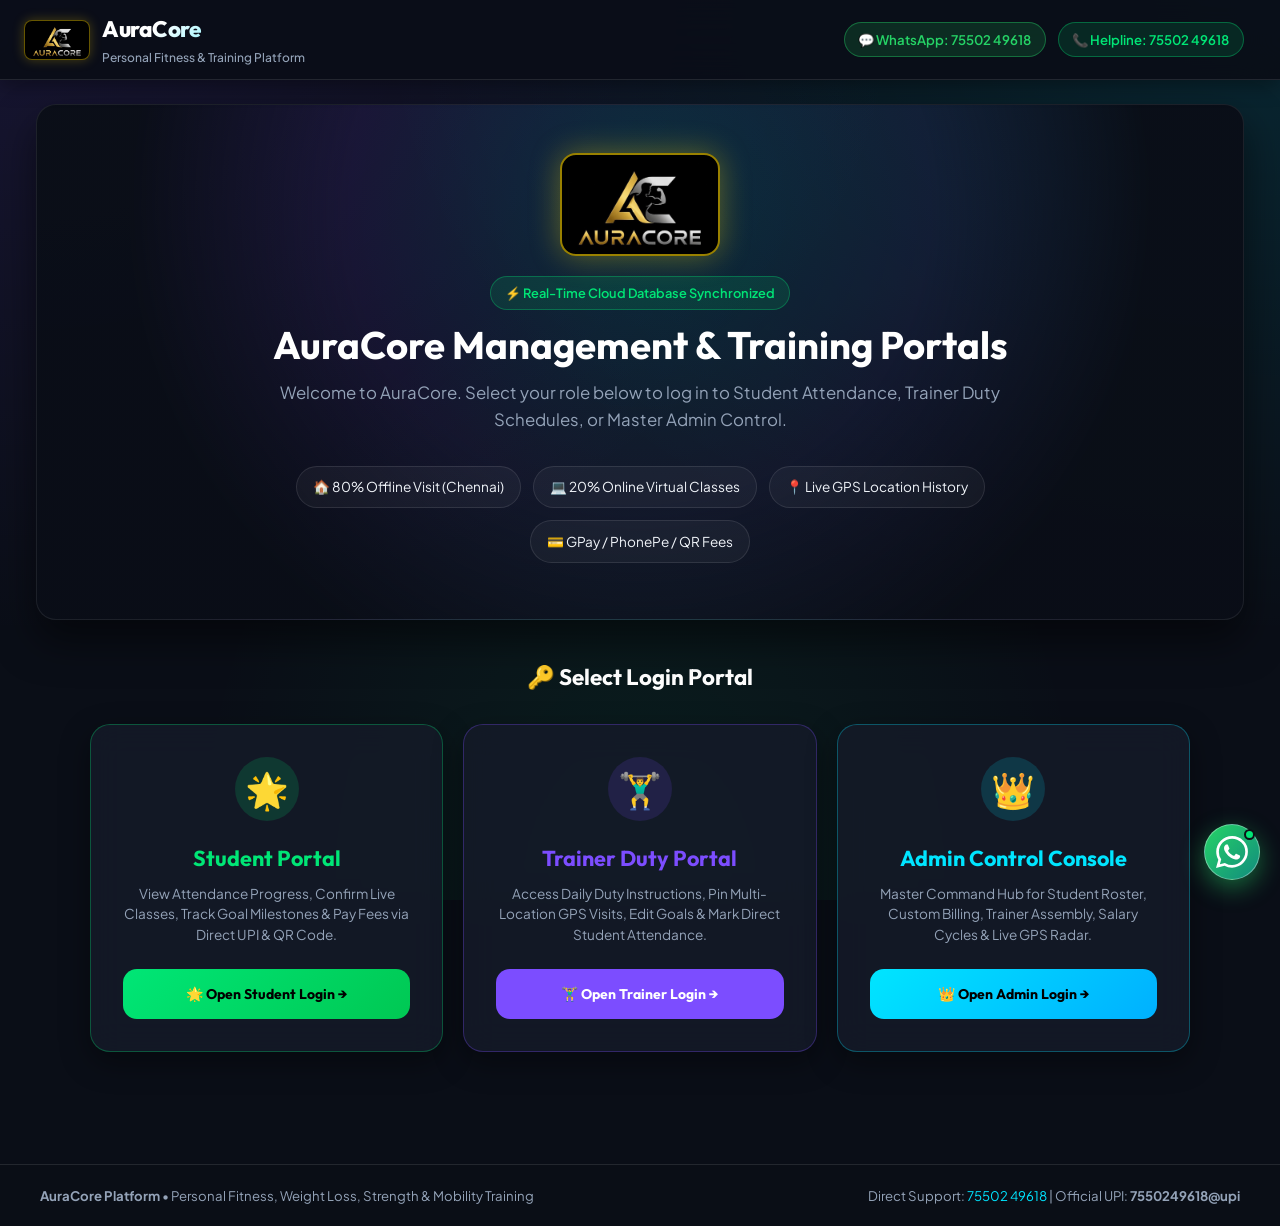
==== commit 4f3d8e36: "Add files via upload" ====
--- a/index.html
+++ b/index.html
@@ -1,602 +1,193 @@
 <!DOCTYPE html>
-<html lang="en">
+<html lang="ta">
 <head>
   <meta charset="UTF-8">
   <meta name="viewport" content="width=device-width, initial-scale=1.0">
-  <title>GreenLeaf Organics - Natural Products for a Greener Tomorrow</title>
-  <meta name="description" content="Premium Vetiver Products, Organic Fertilisers and Quality Seeds for Healthy Soil & Better Life. Sustainable agricultural products delivered across India.">
-  
-  <!-- Favicon / Fonts / Styles -->
-  <link rel="stylesheet" href="styles.css">
+  <title>AuraCore - Premier Personal Fitness & Training Platform</title>
+  <meta name="description" content="AuraCore - Premier Personal Fitness & Special Training in Chennai. Offline Home Visits & Online Classes with Live GPS Verification & Direct Fee Payments.">
+  <link rel="stylesheet" href="css/main.css">
+  <style>
+    .hero-glow {
+      position: relative;
+      background: radial-gradient(circle at 50% 20%, rgba(0, 229, 255, 0.12), rgba(124, 77, 255, 0.08) 40%, rgba(10, 14, 23, 0.95) 70%);
+      border-radius: 20px;
+      padding: 3rem 1.5rem;
+      margin-bottom: 2.5rem;
+      border: 1px solid rgba(255, 255, 255, 0.08);
+      box-shadow: 0 20px 40px rgba(0, 0, 0, 0.5);
+    }
+    .portal-card {
+      transition: all 0.3s cubic-bezier(0.4, 0, 0.2, 1);
+      position: relative;
+      overflow: hidden;
+      display: flex;
+      flex-direction: column;
+      justify-content: space-between;
+    }
+    .portal-card:hover {
+      transform: translateY(-6px);
+      box-shadow: 0 12px 30px rgba(0, 0, 0, 0.4);
+    }
+    .portal-card-student:hover {
+      border-color: var(--accent-emerald) !important;
+      box-shadow: 0 0 25px rgba(0, 230, 118, 0.25);
+    }
+    .portal-card-trainer:hover {
+      border-color: var(--accent-purple) !important;
+      box-shadow: 0 0 25px rgba(124, 77, 255, 0.25);
+    }
+    .portal-card-admin:hover {
+      border-color: var(--accent-cyan) !important;
+      box-shadow: 0 0 25px rgba(0, 229, 255, 0.25);
+    }
+    .feature-chip {
+      display: flex;
+      align-items: center;
+      gap: 0.5rem;
+      background: rgba(255, 255, 255, 0.04);
+      border: 1px solid var(--border-color);
+      padding: 0.6rem 1rem;
+      border-radius: 30px;
+      font-size: 0.85rem;
+      color: var(--text-main);
+    }
+  </style>
 </head>
 <body>
-
-  <!-- Top Announcement Bar -->
-  <div class="top-bar">
-    <div class="container">
-      <div class="top-bar-left">
-        <span>Welcome to GreenLeaf Organics</span>
-      </div>
-      <div class="top-bar-center">
-        <div class="top-bar-item">
-          <svg viewBox="0 0 24 24"><path d="M20 8h-3V4H3c-1.1 0-2 .9-2 2v11h2c0 1.66 1.34 3 3 3s3-1.34 3-3h6c0 1.66 1.34 3 3 3s3-1.34 3-3h2v-5l-3-4zM6 18.5c-.83 0-1.5-.67-1.5-1.5s.67-1.5 1.5-1.5 1.5.67 1.5 1.5-.67 1.5-1.5 1.5zm13.5-9l1.96 2.5H17V9.5h2.5zm-1 9c-.83 0-1.5-.67-1.5-1.5s.67-1.5 1.5-1.5 1.5.67 1.5 1.5-.67 1.5-1.5 1.5z"/></svg>
-          <span>Free Shipping on orders above ₹999</span>
-        </div>
-      </div>
-      <div class="top-bar-right">
-        <div class="top-bar-item">
-          <svg viewBox="0 0 24 24"><path d="M6.62 10.79c1.44 2.83 3.76 5.14 6.59 6.59l2.2-2.2c.27-.27.67-.36 1.02-.24 1.12.37 2.33.57 3.57.57.55 0 1 .45 1 1V20c0 .55-.45 1-1 1-9.39 0-17-7.61-17-17 0-.55.45-1 1-1h3.5c.55 0 1 .45 1 1 0 1.25.2 2.45.57 3.57.11.35.03.74-.25 1.02l-2.2 2.2z"/></svg>
-          <a href="tel:+919626388886">+91 96263 88886</a>
-        </div>
-        <div class="top-bar-item">
-          <svg viewBox="0 0 24 24"><path d="M20 4H4c-1.1 0-1.99.9-1.99 2L2 18c0 1.1.9 2 2 2h16c1.1 0 2-.9 2-2V6c0-1.1-.9-2-2-2zm0 4l-8 5-8-5V6l8 5 8-5v2z"/></svg>
-          <a href="mailto:support@greenleaforganics.com">support@greenleaforganics.com</a>
-        </div>
-        <div class="social-links">
-          <a href="#" title="Facebook">
-            <svg style="width: 14px; height: 14px;" viewBox="0 0 24 24" fill="currentColor"><path d="M18 2h-3a5 5 0 0 0-5 5v3H7v4h3v8h4v-8h3l1-4h-4V7a1 1 0 0 1 1-1h3z"/></svg>
-          </a>
-          <a href="#" title="Instagram">
-            <svg style="width: 14px; height: 14px;" viewBox="0 0 24 24" fill="none" stroke="currentColor" stroke-width="2"><rect x="2" y="2" width="20" height="20" rx="5" ry="5"></rect><path d="M16 11.37A4 4 0 1 1 12.63 8 4 4 0 0 1 16 11.37z"></path><line x1="17.5" y1="6.5" x2="17.51" y2="6.5"></line></svg>
-          </a>
-          <a href="#" title="WhatsApp">
-            <svg style="width: 14px; height: 14px;" viewBox="0 0 24 24" fill="currentColor"><path d="M17.472 14.382c-.297-.149-1.758-.867-2.03-.967-.273-.099-.471-.148-.67.15-.197.297-.767.966-.94 1.164-.173.199-.347.223-.644.075-.297-.15-1.255-.463-2.39-1.475-.883-.788-1.48-1.761-1.653-2.059-.173-.297-.018-.458.13-.606.134-.133.298-.347.446-.521.151-.172.2-.296.3-.495.099-.198.05-.372-.025-.521-.075-.148-.67-1.611-.916-2.206-.242-.579-.487-.501-.669-.51l-.57-.01c-.198 0-.52.074-.792.372s-1.04 1.016-1.04 2.479 1.065 2.876 1.213 3.074c.149.198 2.095 3.2 5.076 4.487.709.306 1.263.489 1.694.626.712.226 1.36.194 1.872.118.571-.085 1.758-.719 2.006-1.413.248-.695.248-1.29.173-1.414-.074-.124-.272-.198-.57-.347m-5.421 7.403h-.004a9.87 9.87 0 01-5.031-1.378l-.361-.214-3.741.982.998-3.648-.235-.374a9.86 9.86 0 01-1.51-5.26c.001-5.45 4.436-9.884 9.888-9.884 2.64 0 5.122 1.03 6.988 2.898a9.825 9.825 0 012.893 6.994c-.003 5.45-4.437 9.884-9.885 9.884m8.413-18.297A11.815 11.815 0 0012.05 0C5.495 0 .16 5.335.157 11.892c0 2.096.547 4.142 1.588 5.945L.057 24l6.305-1.654a11.882 11.882 0 005.683 1.448h.005c6.554 0 11.89-5.335 11.893-11.893a11.821 11.821 0 00-3.48-8.413"/></svg>
-          </a>
-        </div>
+  <!-- Top Navigation Header -->
+  <header class="app-header">
+    <div class="brand-logo">
+      <img src="assets/logo.jpg" alt="AuraCore Logo" class="brand-logo-img">
+      <div>
+        <div class="brand-title">AuraCore</div>
+        <div class="brand-subtitle">Personal Fitness & Training Platform</div>
       </div>
     </div>
-  </div>
-
-  <!-- Header -->
-  <header class="header">
-    <div class="container">
-      <!-- Brand Logo -->
-      <a href="#" class="brand-logo">
-        <svg viewBox="0 0 50 50">
-          <circle cx="25" cy="25" r="23" fill="#0b572a"/>
-          <path d="M25 8 C15 18 10 28 25 42 C40 28 35 18 25 8 Z" fill="#28a745"/>
-          <path d="M25 15 C20 22 17 28 25 38 C33 28 30 22 25 15 Z" fill="#ffffff" opacity="0.3"/>
-          <path d="M25 15 L25 38" stroke="#ffffff" stroke-width="2" stroke-linecap="round"/>
-        </svg>
-        <div class="brand-title">
-          <span class="brand-name">GreenLeaf</span>
-          <span class="brand-tagline">ORGANICS</span>
-        </div>
+    
+    <div style="display: flex; align-items: center; gap: 0.75rem; flex-wrap: wrap;">
+      <a href="https://wa.me/917550249618?text=Hello%20AuraCore%20Team%2C%20I%20need%20assistance" target="_blank" class="contact-badge" style="text-decoration: none; background: rgba(37, 211, 102, 0.15); border-color: rgba(37, 211, 102, 0.4); color: #25D366;">
+        💬 WhatsApp: 75502 49618
       </a>
-
-      <!-- Search Box -->
-      <div class="search-box">
-        <input type="text" id="searchInput" class="search-input" placeholder="Search for products...">
-        <button class="search-btn">
-          <svg style="width: 18px; height: 18px;" viewBox="0 0 24 24" fill="none" stroke="currentColor" stroke-width="2"><circle cx="11" cy="11" r="8"></circle><line x1="21" y1="21" x2="16.65" y2="16.65"></line></svg>
-          Search
-        </button>
-      </div>
-
-      <!-- User Actions -->
-      <div class="user-actions">
-        <div class="action-item" onclick="openDashboard()">
-          <div class="action-icon">
-            <svg viewBox="0 0 24 24" fill="none" stroke="currentColor" stroke-width="2"><path d="M20 21v-2a4 4 0 0 0-4-4H8a4 4 0 0 0-4 4v2"></path><circle cx="12" cy="7" r="4"></circle></svg>
-            <span class="badge-count" id="notifBadge" style="display: none; background: #eab308;">0</span>
-          </div>
-          <div class="action-text">
-            <span class="action-label" id="headerAccountLbl">My Account</span>
-            <span class="action-value" id="headerAccountVal">Login / Register</span>
-          </div>
-        </div>
-
-        <div class="action-item" onclick="openWishlistDrawer()">
-          <div class="action-icon">
-            <svg viewBox="0 0 24 24" fill="none" stroke="currentColor" stroke-width="2"><path d="M20.84 4.61a5.5 5.5 0 0 0-7.78 0L12 5.67l-1.06-1.06a5.5 5.5 0 0 0-7.78 7.78l1.06 1.06L12 21.23l7.78-7.78 1.06-1.06a5.5 5.5 0 0 0 0-7.78z"></path></svg>
-            <span class="badge-count" id="wishlistBadge" style="background: #dc3545;">0</span>
-          </div>
-          <div class="action-text">
-            <span class="action-label">Wishlist</span>
-            <span class="action-value" id="wishlistHeaderCount">0 Saved</span>
-          </div>
-        </div>
-
-        <div class="action-item" onclick="openDashboard('orders')">
-          <div class="action-icon">
-            <svg viewBox="0 0 24 24" fill="none" stroke="currentColor" stroke-width="2"><path d="M9 11l3 3L22 4"></path><path d="M21 12v7a2 2 0 0 1-2 2H5a2 2 0 0 1-2-2V5a2 2 0 0 1 2-2h11"></path></svg>
-          </div>
-          <div class="action-text">
-            <span class="action-label">My Orders</span>
-          </div>
-        </div>
-
-        <div class="action-item" onclick="openCartDrawer()">
-          <div class="action-icon">
-            <svg viewBox="0 0 24 24" fill="none" stroke="currentColor" stroke-width="2"><path d="M6 2L3 6v14a2 2 0 0 0 2 2h14a2 2 0 0 0 2-2V6l-3-4z"></path><line x1="3" y1="6" x2="21" y2="6"></line><path d="M16 10a4 4 0 0 1-8 0"></path></svg>
-            <span class="badge-count" id="cartBadge">0</span>
-          </div>
-          <div class="action-text">
-            <span class="action-label">Cart</span>
-            <span class="action-value" id="cartHeaderTotal">₹0</span>
-          </div>
-        </div>
-      </div>
+      <a href="tel:7550249618" class="contact-badge" style="text-decoration: none;">
+        📞 Helpline: 75502 49618
+      </a>
+      <div id="user-header-bar"></div>
     </div>
   </header>
 
-  <!-- Navigation Bar -->
-  <nav class="nav-bar">
-    <div class="container">
-      <button class="mobile-nav-toggle" id="mobileNavToggle">☰ Menu</button>
-      <ul class="nav-links" id="navLinks">
-        <li class="nav-item active"><a href="#" class="nav-link">Home</a></li>
-        <li class="nav-item">
-          <a href="#vetiver-section" class="nav-link">
-            Vetiver Products ▾
-          </a>
-          <div class="dropdown-menu">
-            <a href="#vetiver-section" class="dropdown-item">Vetiver Grow Bags</a>
-            <a href="#vetiver-section" class="dropdown-item">Vetiver Saplings</a>
-            <a href="#vetiver-section" class="dropdown-item">Dried Vetiver Roots</a>
-            <a href="#vetiver-section" class="dropdown-item">Vetiver Malai</a>
-          </div>
-        </li>
-        <li class="nav-item">
-          <a href="#fertiliser-section" class="nav-link">
-            Fertiliser ▾
-          </a>
-          <div class="dropdown-menu">
-            <a href="#fertiliser-section" class="dropdown-item">Fish Amino</a>
-            <a href="#fertiliser-section" class="dropdown-item">Panjakavya</a>
-            <a href="#fertiliser-section" class="dropdown-item">Neem Oil</a>
-            <a href="#fertiliser-section" class="dropdown-item">Seaweed Extract</a>
-            <a href="#fertiliser-section" class="dropdown-item">Organic Complex Bag</a>
-          </div>
-        </li>
-        <li class="nav-item">
-          <a href="#seeds-section" class="nav-link">
-            Seeds ▾
-          </a>
-          <div class="dropdown-menu">
-            <a href="#seeds-section" class="dropdown-item">Siru Keerai Seeds</a>
-            <a href="#seeds-section" class="dropdown-item">Thandu Keerai Seeds</a>
-            <a href="#seeds-section" class="dropdown-item">Agathi Keerai Seeds</a>
-            <a href="#seeds-section" class="dropdown-item">Arai Keerai Seeds</a>
-          </div>
-        </li>
-        <li class="nav-item"><a href="#about-section" class="nav-link">About Us</a></li>
-        <li class="nav-item"><a href="#footer-section" class="nav-link">Contact Us</a></li>
-      </ul>
-    </div>
-  </nav>
+  <main class="main-container">
+    <!-- Hero Section -->
+    <div class="hero-glow">
+      <div style="max-width: 800px; margin: 0 auto; text-align: center;">
+        <img src="assets/logo.jpg" alt="AuraCore Logo" style="max-width: 160px; height: auto; display: block; margin: 0 auto 1.25rem; border-radius: 16px; border: 2px solid rgba(255, 215, 0, 0.6); box-shadow: 0 0 30px rgba(255, 215, 0, 0.35); background: #000; padding: 6px;">
+        
+        <div style="margin-bottom: 0.75rem;">
+          <span class="badge badge-emerald" style="font-size: 0.8rem; padding: 0.35rem 0.85rem;">
+            ⚡ Real-Time Cloud Database Synchronized
+          </span>
+        </div>
 
-  <!-- Hero Slider -->
-  <section class="hero-slider">
-    <div class="slide-track" id="slideTrack">
-      <!-- Slide 1 -->
-      <div class="slide">
-        <div class="container">
-          <div class="slide-content">
-            <div class="hero-text-col">
-              <h1>Natural Products for<br>a Greener Tomorrow</h1>
-              <p>Premium Vetiver Products, Organic Fertilisers and Quality Seeds for Healthy Soil & Better Life.</p>
-              
-              <div class="hero-badges">
-                <div class="hero-badge">🌿 100% Organic</div>
-                <div class="hero-badge">⭐ Best Quality</div>
-                <div class="hero-badge">♻️ Eco Friendly</div>
-              </div>
+        <h1 style="font-family: var(--font-heading); font-size: 2.4rem; color: #FFF; margin-bottom: 0.75rem; line-height: 1.2;">
+          AuraCore Management & Training Portals
+        </h1>
+        <p style="color: var(--text-muted); font-size: 1.05rem; margin-bottom: 2rem; line-height: 1.6;">
+          Welcome to AuraCore. Select your role below to log in to Student Attendance, Trainer Duty Schedules, or Master Admin Control.
+        </p>
 
-              <a href="#vetiver-section" class="btn-primary">Shop Now</a>
-            </div>
-            
-            <div class="hero-image-col">
-              <div class="hero-img-wrapper">
-                <img src="assets/images/hero_banner.jpg" alt="Natural Organic Products">
-              </div>
-            </div>
-          </div>
-        </div>
-      </div>
-
-      <!-- Slide 2 -->
-      <div class="slide">
-        <div class="container">
-          <div class="slide-content">
-            <div class="hero-text-col">
-              <h1>Pure Organic Fertilisers<br>For Rich Soil</h1>
-              <p>Boost your crop yields naturally with authentic Fish Amino, Panjakavya, and Cold-Pressed Neem Oil.</p>
-              
-              <div class="hero-badges">
-                <div class="hero-badge">🧪 Bio-Enriched</div>
-                <div class="hero-badge">🌱 Fast Growth</div>
-                <div class="hero-badge">👨‍🌾 Farmer Choice</div>
-              </div>
-
-              <a href="#fertiliser-section" class="btn-primary">Explore Fertilisers</a>
-            </div>
-            
-            <div class="hero-image-col">
-              <div class="hero-img-wrapper">
-                <img src="assets/images/hero_fertiliser.jpg" alt="Organic Fertilisers">
-              </div>
-            </div>
-          </div>
-        </div>
-      </div>
-
-      <!-- Slide 3 -->
-      <div class="slide">
-        <div class="container">
-          <div class="slide-content">
-            <div class="hero-text-col">
-              <h1>High Germination<br>Keerai Vegetable Seeds</h1>
-              <p>Grow fresh Siru Keerai, Thandu Keerai, Agathi Keerai & Arai Keerai right at your home garden.</p>
-              
-              <div class="hero-badges">
-                <div class="hero-badge">🌾 99% Germination</div>
-                <div class="hero-badge">🌿 Non-GMO</div>
-                <div class="hero-badge">🪴 Home Garden</div>
-              </div>
-
-              <a href="#seeds-section" class="btn-primary">Shop Seeds</a>
-            </div>
-            
-            <div class="hero-image-col">
-              <div class="hero-img-wrapper">
-                <img src="assets/images/hero_seeds.jpg" alt="Organic Seeds">
-              </div>
-            </div>
-          </div>
-        </div>
-      </div>
-
-      <!-- Slide 4 -->
-      <div class="slide">
-        <div class="container">
-          <div class="slide-content">
-            <div class="hero-text-col">
-              <h1>Sustainable Vetiver<br>Grow Bags & Saplings</h1>
-              <p>Eco-friendly solutions for soil erosion prevention, root garlands, and plant nursery saplings.</p>
-              
-              <div class="hero-badges">
-                <div class="hero-badge">🍃 Soil Saver</div>
-                <div class="hero-badge">☀️ Heat Resistant</div>
-                <div class="hero-badge">🪴 Durable Bags</div>
-              </div>
-
-              <a href="#vetiver-section" class="btn-primary">View Vetiver Range</a>
-            </div>
-            
-            <div class="hero-image-col">
-              <div class="hero-img-wrapper">
-                <img src="assets/images/vetiver_grow_bag.jpg" alt="Vetiver Grow Bags">
-              </div>
-            </div>
-          </div>
+        <!-- Feature Chips Banner -->
+        <div style="display: flex; justify-content: center; gap: 0.75rem; flex-wrap: wrap; margin-bottom: 0.5rem;">
+          <div class="feature-chip">🏠 80% Offline Visit (Chennai)</div>
+          <div class="feature-chip">💻 20% Online Virtual Classes</div>
+          <div class="feature-chip">📍 Live GPS Location History</div>
+          <div class="feature-chip">💳 GPay / PhonePe / QR Fees</div>
         </div>
       </div>
     </div>
 
-    <!-- Navigation Buttons -->
-    <button class="slider-btn prev" onclick="prevSlide()">❮</button>
-    <button class="slider-btn next" onclick="nextSlide()">❯</button>
+    <!-- Portal Selection Cards Grid -->
+    <div style="max-width: 1100px; margin: 0 auto;">
+      <h2 style="font-family: var(--font-heading); font-size: 1.4rem; color: #FFF; text-align: center; margin-bottom: 1.75rem;">
+        🔑 Select Login Portal
+      </h2>
 
-    <!-- Indicators -->
-    <div class="slider-dots">
-      <span class="dot active" onclick="goToSlide(0)"></span>
-      <span class="dot" onclick="goToSlide(1)"></span>
-      <span class="dot" onclick="goToSlide(2)"></span>
-      <span class="dot" onclick="goToSlide(3)"></span>
-    </div>
-  </section>
-
-  <!-- Main Container -->
-  <main class="container">
-
-    <!-- Vetiver Products Section -->
-    <section class="section-padding" id="vetiver-section">
-      <div class="section-header">
-        <h2 class="section-title">Vetiver Products</h2>
-        <p class="section-subtitle">Premium quality Vetiver products for sustainable solutions</p>
-      </div>
-
-      <div class="product-grid" id="vetiver-grid">
-        <!-- Dynamic HTML insertion -->
-      </div>
-
-      <div class="section-action">
-        <a href="#vetiver-section" class="btn-secondary">View All Vetiver Products</a>
-      </div>
-    </section>
-
-    <!-- Features Bar Banner -->
-    <div class="features-bar">
-      <div class="features-grid">
-        <div class="feature-item">
-          <div class="feature-icon">
-            <svg viewBox="0 0 24 24" fill="none" stroke="currentColor" stroke-width="2"><path d="M20 8h-3V4H3c-1.1 0-2 .9-2 2v11h2c0 1.66 1.34 3 3 3s3-1.34 3-3h6c0 1.66 1.34 3 3 3s3-1.34 3-3h2v-5l-3-4z"></path></svg>
+      <div class="grid-3" style="margin-bottom: 3rem;">
+        
+        <!-- 1. Student Portal Card -->
+        <div class="card portal-card portal-card-student" style="padding: 2rem; border-color: rgba(0, 230, 118, 0.3);">
+          <div>
+            <div style="width: 64px; height: 64px; border-radius: 50%; background: rgba(0, 230, 118, 0.15); color: var(--accent-emerald); display: flex; align-items: center; justify-content: center; font-size: 2.2rem; margin: 0 auto 1.25rem;">
+              🌟
+            </div>
+            <h3 style="font-family: var(--font-heading); font-size: 1.35rem; color: var(--accent-emerald); margin-bottom: 0.5rem; text-align: center;">
+              Student Portal
+            </h3>
+            <p style="font-size: 0.85rem; color: var(--text-muted); margin-bottom: 1.5rem; text-align: center; line-height: 1.5;">
+              View Attendance Progress, Confirm Live Classes, Track Goal Milestones & Pay Fees via Direct UPI & QR Code.
+            </p>
           </div>
-          <div class="feature-info">
-            <h4>Free Shipping</h4>
-            <p>On orders above ₹999</p>
-          </div>
-        </div>
-
-        <div class="feature-item">
-          <div class="feature-icon">
-            <svg viewBox="0 0 24 24" fill="none" stroke="currentColor" stroke-width="2"><rect x="3" y="11" width="18" height="11" rx="2" ry="2"></rect><path d="M7 11V7a5 5 0 0 1 10 0v4"></path></svg>
-          </div>
-          <div class="feature-info">
-            <h4>Secure Payment</h4>
-            <p>100% secure payment</p>
-          </div>
-        </div>
-
-        <div class="feature-item">
-          <div class="feature-icon">
-            <svg viewBox="0 0 24 24" fill="none" stroke="currentColor" stroke-width="2"><path d="M12 2l3.09 6.26L22 9.27l-5 4.87 1.18 6.88L12 17.77l-6.18 3.25L7 14.14 2 9.27l6.91-1.01L12 2z"></path></svg>
-          </div>
-          <div class="feature-info">
-            <h4>Best Quality</h4>
-            <p>Premium organic products</p>
-          </div>
-        </div>
-
-        <div class="feature-item">
-          <div class="feature-icon">
-            <svg viewBox="0 0 24 24" fill="none" stroke="currentColor" stroke-width="2"><path d="M21 11.5a8.38 8.38 0 0 1-.9 3.8 8.5 8.5 0 0 1-7.6 4.7 8.38 8.38 0 0 1-3.8-.9L3 21l1.9-5.7a8.38 8.38 0 0 1-.9-3.8 8.5 8.5 0 0 1 4.7-7.6 8.38 8.38 0 0 1 3.8-.9h.5a8.48 8.48 0 0 1 8 8v.5z"></path></svg>
-          </div>
-          <div class="feature-info">
-            <h4>Customer Support</h4>
-            <p>We're here to help</p>
-          </div>
-        </div>
-      </div>
-    </div>
-
-    <!-- Fertiliser Section -->
-    <section class="section-padding" id="fertiliser-section">
-      <div class="section-header">
-        <h2 class="section-title">Fertiliser</h2>
-        <p class="section-subtitle">Organic fertilisers for healthy & fertile soil</p>
-      </div>
-
-      <div class="fertiliser-layout">
-        <!-- 6 Products Grid -->
-        <div class="product-grid" id="fertiliser-grid">
-          <!-- Dynamic HTML insertion -->
-        </div>
-
-        <!-- 4-Point Green Sidebar Feature Box -->
-        <div class="feature-sidebar-card">
-          <div class="sidebar-feature-item">
-            <div class="sidebar-icon">
-              <svg viewBox="0 0 24 24" fill="none" stroke="currentColor" stroke-width="2"><path d="M12 22s8-4 8-10V5l-8-3-8 3v7c0 6 8 10 8 10z"></path></svg>
-            </div>
-            <div class="sidebar-text">
-              <h5>100% Organic Products</h5>
-              <p>Safe for you and the environment</p>
-            </div>
-          </div>
-
-          <div class="sidebar-feature-item">
-            <div class="sidebar-icon">
-              <svg viewBox="0 0 24 24" fill="none" stroke="currentColor" stroke-width="2"><path d="M22 11.08V12a10 10 0 1 1-5.93-9.14"></path><polyline points="22 4 12 14.01 9 11.01"></polyline></svg>
-            </div>
-            <div class="sidebar-text">
-              <h5>Carefully Sourced</h5>
-              <p>Selected from the best natural farms</p>
-            </div>
-          </div>
-
-          <div class="sidebar-feature-item">
-            <div class="sidebar-icon">
-              <svg viewBox="0 0 24 24" fill="none" stroke="currentColor" stroke-width="2"><path d="M21 16V8a2 2 0 0 0-1-1.73l-7-4a2 2 0 0 0-2 0l-7 4A2 2 0 0 0 3 8v8a2 2 0 0 0 1 1.73l7 4a2 2 0 0 0 2 0l7-4A2 2 0 0 0 21 16z"></path></svg>
-            </div>
-            <div class="sidebar-text">
-              <h5>Eco Friendly Packaging</h5>
-              <p>We care for nature</p>
-            </div>
-          </div>
-
-          <div class="sidebar-feature-item">
-            <div class="sidebar-icon">
-              <svg viewBox="0 0 24 24" fill="none" stroke="currentColor" stroke-width="2"><path d="M17 21v-2a4 4 0 0 0-4-4H5a4 4 0 0 0-4 4v2"></path><circle cx="9" cy="7" r="4"></circle><path d="M23 21v-2a4 4 0 0 0-3-3.87"></path><path d="M16 3.13a4 4 0 0 1 0 7.75"></path></svg>
-            </div>
-            <div class="sidebar-text">
-              <h5>Supports Farmers</h5>
-              <p>Empowering local farmers & community</p>
-            </div>
-          </div>
-        </div>
-      </div>
-
-      <div class="section-action">
-        <a href="#fertiliser-section" class="btn-secondary">View All Fertilisers</a>
-      </div>
-    </section>
-
-    <!-- Seeds Section -->
-    <section class="section-padding" id="seeds-section">
-      <div class="section-header">
-        <h2 class="section-title">Seeds</h2>
-        <p class="section-subtitle">High germination seeds for your healthy garden</p>
-      </div>
-
-      <div class="product-grid" id="seeds-grid">
-        <!-- Dynamic HTML insertion -->
-      </div>
-
-      <div class="section-action">
-        <a href="#seeds-section" class="btn-secondary">View All Seeds</a>
-      </div>
-    </section>
-
-  </main>
-
-  <!-- Footer -->
-  <footer class="footer" id="footer-section">
-    <div class="container">
-      <div class="footer-grid">
-
-        <!-- Column 1: Brand Info -->
-        <div class="footer-col">
-          <div class="brand-logo" style="margin-bottom: 16px;">
-            <svg viewBox="0 0 50 50" style="width: 36px; height: 36px;">
-              <circle cx="25" cy="25" r="23" fill="#ffffff"/>
-              <path d="M25 8 C15 18 10 28 25 42 C40 28 35 18 25 8 Z" fill="#28a745"/>
-            </svg>
-            <div class="brand-title">
-              <span class="brand-name" style="color: #ffffff; font-size: 1.4rem;">GreenLeaf</span>
-              <span class="brand-tagline" style="color: #a8c9b0;">ORGANICS</span>
-            </div>
-          </div>
-          <p>We provide high quality vetiver products, organic fertilisers and seeds for a greener and sustainable future.</p>
-          <div class="social-links" style="gap: 16px;">
-            <a href="#" style="background: rgba(255,255,255,0.1); width: 32px; height: 32px; border-radius: 50%; display: flex; align-items: center; justify-content: center;">
-              <svg style="width: 16px; height: 16px;" viewBox="0 0 24 24" fill="currentColor"><path d="M18 2h-3a5 5 0 0 0-5 5v3H7v4h3v8h4v-8h3l1-4h-4V7a1 1 0 0 1 1-1h3z"/></svg>
-            </a>
-            <a href="#" style="background: rgba(255,255,255,0.1); width: 32px; height: 32px; border-radius: 50%; display: flex; align-items: center; justify-content: center;">
-              <svg style="width: 16px; height: 16px;" viewBox="0 0 24 24" fill="none" stroke="currentColor" stroke-width="2"><rect x="2" y="2" width="20" height="20" rx="5" ry="5"></rect><path d="M16 11.37A4 4 0 1 1 12.63 8 4 4 0 0 1 16 11.37z"></path></svg>
-            </a>
-            <a href="#" style="background: rgba(255,255,255,0.1); width: 32px; height: 32px; border-radius: 50%; display: flex; align-items: center; justify-content: center;">
-              <svg style="width: 16px; height: 16px;" viewBox="0 0 24 24" fill="currentColor"><path d="M17.472 14.382c-.297-.149-1.758-.867-2.03-.967-.273-.099-.471-.148-.67.15-.197.297-.767.966-.94 1.164-.173.199-.347.223-.644.075-.297-.15-1.255-.463-2.39-1.475-.883-.788-1.48-1.761-1.653-2.059-.173-.297-.018-.458.13-.606.134-.133.298-.347.446-.521.151-.172.2-.296.3-.495.099-.198.05-.372-.025-.521-.075-.148-.67-1.611-.916-2.206-.242-.579-.487-.501-.669-.51l-.57-.01c-.198 0-.52.074-.792.372s-1.04 1.016-1.04 2.479 1.065 2.876 1.213 3.074c.149.198 2.095 3.2 5.076 4.487.709.306 1.263.489 1.694.626.712.226 1.36.194 1.872.118.571-.085 1.758-.719 2.006-1.413.248-.695.248-1.29.173-1.414-.074-.124-.272-.198-.57-.347m-5.421 7.403h-.004a9.87 9.87 0 01-5.031-1.378l-.361-.214-3.741.982.998-3.648-.235-.374a9.86 9.86 0 01-1.51-5.26c.001-5.45 4.436-9.884 9.888-9.884 2.64 0 5.122 1.03 6.988 2.898a9.825 9.825 0 012.893 6.994c-.003 5.45-4.437 9.884-9.885 9.884m8.413-18.297A11.815 11.815 0 0012.05 0C5.495 0 .16 5.335.157 11.892c0 2.096.547 4.142 1.588 5.945L.057 24l6.305-1.654a11.882 11.882 0 005.683 1.448h.005c6.554 0 11.89-5.335 11.893-11.893a11.821 11.821 0 00-3.48-8.413"/></svg>
+          <div>
+            <a href="student-login.html" class="btn btn-emerald" style="width: 100%; text-decoration: none; display: block; text-align: center; font-weight: 700; padding: 0.85rem;">
+              🌟 Open Student Login →
             </a>
           </div>
         </div>
 
-        <!-- Column 2: Quick Links -->
-        <div class="footer-col">
-          <h4>Quick Links</h4>
-          <ul class="footer-links">
-            <li><a href="#">Home</a></li>
-            <li><a href="#about-section">About Us</a></li>
-            <li><a href="#vetiver-section">Vetiver Products</a></li>
-            <li><a href="#fertiliser-section">Fertiliser</a></li>
-            <li><a href="#seeds-section">Seeds</a></li>
-            <li><a href="#footer-section">Contact Us</a></li>
-            <li><a href="admin.html" target="_blank" style="color: #28a745; font-weight: bold;">⚙️ Admin Panel Portal</a></li>
-          </ul>
-        </div>
-
-        <!-- Column 3: Customer Service -->
-        <div class="footer-col">
-          <h4>Customer Service</h4>
-          <ul class="footer-links">
-            <li><a href="#">My Account</a></li>
-            <li><a href="#">Order History</a></li>
-            <li><a href="#">Wishlist</a></li>
-            <li><a href="#">Shipping Policy</a></li>
-            <li><a href="#">Return Policy</a></li>
-            <li><a href="#">Terms & Conditions</a></li>
-          </ul>
-        </div>
-
-        <!-- Column 4: Contact Us -->
-        <div class="footer-col">
-          <h4>Contact Us</h4>
-          <div class="footer-contact-item">
-            <svg viewBox="0 0 24 24" fill="none" stroke="currentColor" stroke-width="2"><path d="M22 16.92v3a2 2 0 0 1-2.18 2 19.79 19.79 0 0 1-8.63-3.07 19.5 19.5 0 0 1-6-6 19.79 19.79 0 0 1-3.07-8.67A2 2 0 0 1 4.11 2h3a2 2 0 0 1 2 1.72 12.84 12.84 0 0 0 .7 2.81 2 2 0 0 1-.45 2.11L8.09 9.91a16 16 0 0 0 6 6l1.27-1.27a2 2 0 0 1 2.11-.45 12.84 12.84 0 0 0 2.81.7A2 2 0 0 1 22 16.92z"></path></svg>
-            <span>+91 96263 88886</span>
+        <!-- 2. Trainer Duty Portal Card -->
+        <div class="card portal-card portal-card-trainer" style="padding: 2rem; border-color: rgba(124, 77, 255, 0.3);">
+          <div>
+            <div style="width: 64px; height: 64px; border-radius: 50%; background: rgba(124, 77, 255, 0.15); color: var(--accent-purple); display: flex; align-items: center; justify-content: center; font-size: 2.2rem; margin: 0 auto 1.25rem;">
+              🏋️‍♂️
+            </div>
+            <h3 style="font-family: var(--font-heading); font-size: 1.35rem; color: var(--accent-purple); margin-bottom: 0.5rem; text-align: center;">
+              Trainer Duty Portal
+            </h3>
+            <p style="font-size: 0.85rem; color: var(--text-muted); margin-bottom: 1.5rem; text-align: center; line-height: 1.5;">
+              Access Daily Duty Instructions, Pin Multi-Location GPS Visits, Edit Goals & Mark Direct Student Attendance.
+            </p>
           </div>
-          <div class="footer-contact-item">
-            <svg viewBox="0 0 24 24" fill="none" stroke="currentColor" stroke-width="2"><path d="M4 4h16c1.1 0 2 .9 2 2v12c0 1.1-.9 2-2 2H4c-1.1 0-2-.9-2-2V6c0-1.1.9-2 2-2z"></path><polyline points="22,6 12,13 2,6"></polyline></svg>
-            <span>support@greenleaforganics.com</span>
-          </div>
-          <div class="footer-contact-item">
-            <svg viewBox="0 0 24 24" fill="none" stroke="currentColor" stroke-width="2"><path d="M21 10c0 7-9 13-9 13s-9-6-9-13a9 9 0 0 1 18 0z"></path><circle cx="12" cy="10" r="3"></circle></svg>
-            <span>GreenLeaf Organics<br>Tamil Nadu, India<br>Pin - 626101</span>
+          <div>
+            <a href="trainer-login.html" class="btn btn-purple" style="width: 100%; text-decoration: none; display: block; text-align: center; font-weight: 700; padding: 0.85rem; background: var(--accent-purple); color: #FFF;">
+              🏋️‍♂️ Open Trainer Login →
+            </a>
           </div>
         </div>
 
-        <!-- Column 5: Newsletter -->
-        <div class="footer-col newsletter-box">
-          <h4>Newsletter</h4>
-          <p>Subscribe to get updates on new products and offers.</p>
-          <form class="newsletter-form" onsubmit="event.preventDefault(); alert('Thank you for subscribing to GreenLeaf Organics!');">
-            <input type="email" class="newsletter-input" placeholder="Enter your email" required>
-            <button type="submit" class="newsletter-btn">Subscribe</button>
-          </form>
+        <!-- 3. Admin Control Portal Card -->
+        <div class="card portal-card portal-card-admin" style="padding: 2rem; border-color: rgba(0, 229, 255, 0.3);">
+          <div>
+            <div style="width: 64px; height: 64px; border-radius: 50%; background: rgba(0, 229, 255, 0.15); color: var(--accent-cyan); display: flex; align-items: center; justify-content: center; font-size: 2.2rem; margin: 0 auto 1.25rem;">
+              👑
+            </div>
+            <h3 style="font-family: var(--font-heading); font-size: 1.35rem; color: var(--accent-cyan); margin-bottom: 0.5rem; text-align: center;">
+              Admin Control Console
+            </h3>
+            <p style="font-size: 0.85rem; color: var(--text-muted); margin-bottom: 1.5rem; text-align: center; line-height: 1.5;">
+              Master Command Hub for Student Roster, Custom Billing, Trainer Assembly, Salary Cycles & Live GPS Radar.
+            </p>
+          </div>
+          <div>
+            <a href="admin-login.html" class="btn btn-primary" style="width: 100%; text-decoration: none; display: block; text-align: center; font-weight: 700; padding: 0.85rem;">
+              👑 Open Admin Login →
+            </a>
+          </div>
         </div>
 
       </div>
+    </div>
+  </main>
 
-      <!-- Footer Bottom -->
-      <div class="footer-bottom">
-        <div>© 2025 GreenLeaf Organics. All Rights Reserved.</div>
-        <div class="payment-methods">
-          <span class="payment-badge">UPI</span>
-          <span class="payment-badge">VISA</span>
-          <span class="payment-badge">Mastercard</span>
-          <span class="payment-badge">RuPay</span>
-        </div>
+  <!-- Footer Banner -->
+  <footer class="app-footer">
+    <div style="display: flex; justify-content: space-between; align-items: center; max-width: 1200px; margin: 0 auto; flex-wrap: wrap; gap: 1rem;">
+      <div>
+        <strong>AuraCore Platform</strong> • Personal Fitness, Weight Loss, Strength & Mobility Training
+      </div>
+      <div>
+        Direct Support: <a href="tel:7550249618" style="color: var(--accent-cyan); text-decoration: none;">75502 49618</a> | Official UPI: <strong>7550249618@upi</strong>
       </div>
     </div>
   </footer>
 
-  <!-- Slide-Over Shopping Cart Drawer -->
-  <div class="cart-drawer-overlay" id="cartOverlay" onclick="closeCartDrawer()"></div>
-  <div class="cart-drawer" id="cartDrawer">
-    <div class="cart-drawer-header">
-      <h3>Your Shopping Cart</h3>
-      <button class="close-drawer-btn" onclick="closeCartDrawer()">&times;</button>
-    </div>
-
-    <!-- Free Shipping Progress -->
-    <div class="shipping-progress-container">
-      <div class="shipping-progress-text" id="shippingText">Add ₹999 more to get FREE Shipping!</div>
-      <div class="shipping-bar">
-        <div class="shipping-fill" id="shippingFill"></div>
-      </div>
-    </div>
-
-    <!-- Cart Items List -->
-    <div class="cart-items-list" id="cartItemsList">
-      <!-- Dynamic Item List -->
-    </div>
-
-    <!-- Cart Drawer Footer -->
-    <div class="cart-drawer-footer">
-      <div class="cart-total-row">
-        <span>Subtotal:</span>
-        <span id="cartSubtotal">₹0</span>
-      </div>
-      <button class="btn-checkout" onclick="proceedToCheckout()">Proceed to Checkout</button>
-    </div>
-  </div>
-
-  <!-- Wishlist Drawer -->
-  <div class="cart-drawer-overlay" id="wishlistOverlay" onclick="closeWishlistDrawer()"></div>
-  <div class="cart-drawer" id="wishlistDrawer">
-    <div class="cart-drawer-header">
-      <h3 style="color: #dc3545;">❤️ My Saved Wishlist</h3>
-      <button class="close-drawer-btn" onclick="closeWishlistDrawer()">&times;</button>
-    </div>
-    <div class="cart-items-list" id="wishlistItemsList">
-      <!-- Dynamic Wishlist Items -->
-    </div>
-    <div class="cart-drawer-footer">
-      <button class="btn-checkout" style="background: var(--primary);" onclick="closeWishlistDrawer()">Continue Shopping</button>
-    </div>
-  </div>
-
-  <!-- Floating WhatsApp Quick Help Button -->
-  <a href="https://wa.me/919626388886?text=Hello%20GreenLeaf%20Organics!%20I%20want%20to%20order%20products%20/%20enquire%20information." target="_blank" class="whatsapp-float" id="whatsappFloatBtn" title="Chat on WhatsApp">
-    <svg viewBox="0 0 32 32" class="whatsapp-icon">
-      <path fill="#FFFFFF" d="M16 2A13 13 0 0 0 4.6 21.2L3 27l6-1.5A13 13 0 1 0 16 2zm6.6 18.6c-.3.8-1.7 1.5-2.4 1.6-.6.1-1.4.2-4.1-.9-3.5-1.4-5.8-5-6-5.2-.2-.2-1.5-2-1.5-3.8 0-1.8 1-2.7 1.3-3 .3-.4.7-.5 1-.5h.7c.2 0 .5 0 .7.5.3.7 1 2.3 1.1 2.5.1.2.1.4 0 .6s-.2.4-.4.6c-.2.2-.4.4-.2.8.5 1 1.7 2.4 3.2 3.3.4.3.8.3 1.1 0 .3-.3.8-.9 1.1-1.2.3-.3.6-.2.9-.1.3.1 2 1 2.3 1.2.3.2.5.3.6.5.1.3 0 1.2-.3 2z"/>
-    </svg>
-    <span class="whatsapp-text">வாட்ஸ்அப்பில் தொடர்பு கொள்ள (WhatsApp)</span>
-  </a>
-
-  <!-- Dynamic Modal Container (for Quick View) -->
-  <div id="modalContainer"></div>
-
-  <!-- Toast Notification Container -->
-  <div class="toast-container" id="toastContainer"></div>
-
-  <!-- System Scripts -->
-  <script src="db.js"></script>
-  <script src="auth.js"></script>
-  <script src="invoice.js"></script>
-  <script src="dashboard.js"></script>
-  <script src="admin.js"></script>
-  <script src="app.js"></script>
+  <script src="js/app.js"></script>
 </body>
 </html>
--- a/css/main.css
+++ b/css/main.css
@@ -0,0 +1,548 @@
+/* AuraCore Master Design System & Mobile Responsive Stylesheet */
+@import url('https://fonts.googleapis.com/css2?family=Outfit:wght@400;500;600;700;800&family=Plus+Jakarta+Sans:wght@300;400;500;600;700&display=swap');
+
+:root {
+  --bg-primary: #0a0e17;
+  --bg-secondary: #121824;
+  --bg-card: rgba(20, 27, 41, 0.85);
+  --bg-card-hover: rgba(28, 38, 57, 0.92);
+  --border-color: rgba(255, 255, 255, 0.1);
+  --border-glow: rgba(0, 229, 255, 0.35);
+  
+  --accent-cyan: #00E5FF;
+  --accent-emerald: #00E676;
+  --accent-purple: #7C4DFF;
+  --accent-amber: #FF9100;
+  --accent-rose: #FF2A6D;
+  
+  --text-main: #F0F4F9;
+  --text-muted: #94A3B8;
+  --text-dim: #64748B;
+  
+  --font-heading: 'Outfit', sans-serif;
+  --font-body: 'Plus Jakarta Sans', sans-serif;
+  
+  --radius-sm: 8px;
+  --radius-md: 14px;
+  --radius-lg: 20px;
+  --radius-full: 9999px;
+
+  --shadow-glow-cyan: 0 0 20px rgba(0, 229, 255, 0.25);
+  --shadow-glow-emerald: 0 0 20px rgba(0, 230, 118, 0.25);
+  --shadow-card: 0 10px 30px rgba(0, 0, 0, 0.4);
+
+  --transition-fast: 0.2s cubic-bezier(0.4, 0, 0.2, 1);
+  --transition-smooth: 0.35s cubic-bezier(0.4, 0, 0.2, 1);
+}
+
+* {
+  box-sizing: border-box;
+  margin: 0;
+  padding: 0;
+}
+
+html, body {
+  width: 100%;
+  overflow-x: hidden;
+}
+
+body {
+  background-color: var(--bg-primary);
+  background-image: 
+    radial-gradient(at 0% 0%, rgba(124, 77, 255, 0.12) 0px, transparent 50%),
+    radial-gradient(at 100% 0%, rgba(0, 229, 255, 0.12) 0px, transparent 50%),
+    radial-gradient(at 50% 100%, rgba(0, 230, 118, 0.08) 0px, transparent 50%);
+  background-attachment: fixed;
+  color: var(--text-main);
+  font-family: var(--font-body);
+  min-height: 100vh;
+  line-height: 1.6;
+  -webkit-font-smoothing: antialiased;
+}
+
+/* Custom Scrollbar */
+::-webkit-scrollbar {
+  width: 6px;
+  height: 6px;
+}
+::-webkit-scrollbar-track {
+  background: var(--bg-primary);
+}
+::-webkit-scrollbar-thumb {
+  background: rgba(255, 255, 255, 0.18);
+  border-radius: var(--radius-full);
+}
+::-webkit-scrollbar-thumb:hover {
+  background: var(--accent-cyan);
+}
+
+/* App Header & Top Navigation */
+.app-header {
+  position: sticky;
+  top: 0;
+  z-index: 100;
+  background: rgba(10, 14, 23, 0.92);
+  backdrop-filter: blur(20px);
+  -webkit-backdrop-filter: blur(20px);
+  border-bottom: 1px solid var(--border-color);
+  padding: 0.75rem 1.5rem;
+  display: flex;
+  justify-content: space-between;
+  align-items: center;
+  box-shadow: 0 4px 20px rgba(0,0,0,0.4);
+}
+
+.brand-section {
+  display: flex;
+  align-items: center;
+  gap: 1rem;
+}
+
+.brand-logo {
+  display: flex;
+  align-items: center;
+  gap: 0.75rem;
+}
+
+.brand-logo-img {
+  height: 40px;
+  width: auto;
+  max-width: 120px;
+  border-radius: var(--radius-sm);
+  object-fit: contain;
+  background: #000;
+  border: 1px solid rgba(255, 215, 0, 0.4);
+  box-shadow: 0 0 12px rgba(255, 215, 0, 0.25);
+  padding: 2px 4px;
+}
+
+.brand-title {
+  font-family: var(--font-heading);
+  font-size: 1.4rem;
+  font-weight: 800;
+  letter-spacing: -0.5px;
+  background: linear-gradient(135deg, #FFFFFF 30%, var(--accent-cyan) 100%);
+  -webkit-background-clip: text;
+  -webkit-text-fill-color: transparent;
+}
+
+.brand-subtitle {
+  font-size: 0.75rem;
+  color: var(--text-muted);
+  font-weight: 500;
+}
+
+.contact-badge {
+  display: inline-flex;
+  align-items: center;
+  gap: 0.4rem;
+  background: rgba(0, 230, 118, 0.12);
+  border: 1px solid rgba(0, 230, 118, 0.35);
+  color: var(--accent-emerald);
+  padding: 0.35rem 0.85rem;
+  border-radius: var(--radius-full);
+  font-size: 0.825rem;
+  font-weight: 600;
+  text-decoration: none;
+  transition: var(--transition-fast);
+}
+
+.contact-badge:hover {
+  background: rgba(0, 230, 118, 0.22);
+  box-shadow: var(--shadow-glow-emerald);
+}
+
+/* App Main Container */
+.main-container, .app-container {
+  max-width: 1240px;
+  margin: 0 auto;
+  padding: 1.5rem 1rem 4rem;
+}
+
+/* Live Notification Bar */
+.live-notification-bar {
+  background: linear-gradient(90deg, rgba(255, 145, 0, 0.2), rgba(124, 77, 255, 0.2));
+  border: 1px solid var(--accent-amber);
+  border-radius: var(--radius-md);
+  padding: 1rem 1.25rem;
+  margin-bottom: 1.5rem;
+  display: flex;
+  align-items: center;
+  justify-content: space-between;
+  gap: 1rem;
+  flex-wrap: wrap;
+}
+
+.notification-content {
+  display: flex;
+  align-items: center;
+  gap: 0.85rem;
+}
+
+.notification-icon {
+  width: 38px;
+  height: 38px;
+  border-radius: 50%;
+  background: var(--accent-amber);
+  color: #000;
+  display: flex;
+  align-items: center;
+  justify-content: center;
+  font-size: 1.1rem;
+  font-weight: bold;
+  flex-shrink: 0;
+}
+
+.notification-text h4 {
+  font-family: var(--font-heading);
+  font-size: 0.95rem;
+  color: #FFF;
+}
+
+.notification-text p {
+  font-size: 0.825rem;
+  color: var(--text-muted);
+}
+
+/* Card UI */
+.card {
+  background: var(--bg-card);
+  backdrop-filter: blur(16px);
+  -webkit-backdrop-filter: blur(16px);
+  border: 1px solid var(--border-color);
+  border-radius: var(--radius-lg);
+  padding: 1.25rem;
+  box-shadow: var(--shadow-card);
+  transition: var(--transition-smooth);
+}
+
+.card-header {
+  display: flex;
+  justify-content: space-between;
+  align-items: center;
+  margin-bottom: 1rem;
+  padding-bottom: 0.65rem;
+  border-bottom: 1px solid var(--border-color);
+  flex-wrap: wrap;
+  gap: 0.5rem;
+}
+
+.card-title {
+  font-family: var(--font-heading);
+  font-size: 1.15rem;
+  font-weight: 700;
+  display: flex;
+  align-items: center;
+  gap: 0.5rem;
+  color: var(--text-main);
+}
+
+/* Grid Layouts */
+.grid-2 {
+  display: grid;
+  grid-template-columns: repeat(2, 1fr);
+  gap: 1.25rem;
+}
+
+.grid-3 {
+  display: grid;
+  grid-template-columns: repeat(3, 1fr);
+  gap: 1.25rem;
+}
+
+.grid-4 {
+  display: grid;
+  grid-template-columns: repeat(4, 1fr);
+  gap: 1.25rem;
+}
+
+/* UI Buttons */
+.btn {
+  display: inline-flex;
+  align-items: center;
+  justify-content: center;
+  gap: 0.4rem;
+  padding: 0.65rem 1.25rem;
+  min-height: 44px; /* Mobile Touch Target Standard */
+  border-radius: var(--radius-md);
+  font-family: var(--font-heading);
+  font-weight: 600;
+  font-size: 0.875rem;
+  cursor: pointer;
+  border: none;
+  transition: var(--transition-fast);
+  text-decoration: none;
+  touch-action: manipulation;
+}
+
+.btn-primary {
+  background: linear-gradient(135deg, var(--accent-cyan), #00B0FF);
+  color: #000;
+  font-weight: 700;
+}
+
+.btn-emerald {
+  background: linear-gradient(135deg, var(--accent-emerald), #00C853);
+  color: #000;
+  font-weight: 700;
+}
+
+.btn-secondary {
+  background: rgba(255, 255, 255, 0.08);
+  color: var(--text-main);
+  border: 1px solid var(--border-color);
+}
+
+.btn-danger {
+  background: linear-gradient(135deg, var(--accent-rose), #D50000);
+  color: #FFF;
+}
+
+.btn-sm {
+  padding: 0.35rem 0.75rem;
+  min-height: 36px;
+  font-size: 0.8rem;
+  border-radius: var(--radius-sm);
+}
+
+/* Badge System */
+.badge {
+  display: inline-flex;
+  align-items: center;
+  gap: 0.35rem;
+  padding: 0.25rem 0.65rem;
+  border-radius: var(--radius-full);
+  font-size: 0.75rem;
+  font-weight: 600;
+}
+
+.badge-cyan { background: rgba(0, 229, 255, 0.12); color: var(--accent-cyan); border: 1px solid rgba(0, 229, 255, 0.3); }
+.badge-emerald { background: rgba(0, 230, 118, 0.12); color: var(--accent-emerald); border: 1px solid rgba(0, 230, 118, 0.3); }
+.badge-purple { background: rgba(124, 77, 255, 0.12); color: var(--accent-purple); border: 1px solid rgba(124, 77, 255, 0.3); }
+.badge-amber { background: rgba(255, 145, 0, 0.12); color: var(--accent-amber); border: 1px solid rgba(255, 145, 0, 0.3); }
+
+/* Progress Bar */
+.progress-bar-bg {
+  width: 100%;
+  height: 10px;
+  background: rgba(255, 255, 255, 0.08);
+  border-radius: var(--radius-full);
+  overflow: hidden;
+}
+
+.progress-bar-fill {
+  height: 100%;
+  background: linear-gradient(90deg, var(--accent-cyan), var(--accent-emerald));
+  border-radius: var(--radius-full);
+  transition: width 0.4s ease-in-out;
+}
+
+/* Modal Overlay & Responsive Mobile Sheet */
+.modal-overlay {
+  position: fixed;
+  inset: 0;
+  z-index: 200;
+  background: rgba(5, 8, 15, 0.85);
+  backdrop-filter: blur(10px);
+  -webkit-backdrop-filter: blur(10px);
+  display: flex;
+  align-items: center;
+  justify-content: center;
+  padding: 1rem;
+  opacity: 0;
+  pointer-events: none;
+  transition: var(--transition-fast);
+}
+
+.modal-overlay.active {
+  opacity: 1;
+  pointer-events: auto;
+}
+
+.modal-container {
+  background: var(--bg-secondary);
+  border: 1px solid var(--border-glow);
+  border-radius: var(--radius-lg);
+  max-width: 520px;
+  width: 100%;
+  max-height: 90vh;
+  overflow-y: auto;
+  padding: 1.25rem 1.5rem;
+  box-shadow: 0 20px 50px rgba(0,0,0,0.8);
+}
+
+/* Forms & Input controls */
+.form-group {
+  margin-bottom: 0.9rem;
+}
+
+.form-label {
+  display: block;
+  font-size: 0.825rem;
+  font-weight: 600;
+  color: var(--text-muted);
+  margin-bottom: 0.3rem;
+}
+
+.form-control {
+  width: 100%;
+  padding: 0.7rem 0.85rem;
+  min-height: 44px; /* Touch friendly */
+  background: rgba(255, 255, 255, 0.05);
+  border: 1px solid var(--border-color);
+  border-radius: var(--radius-md);
+  color: var(--text-main);
+  font-family: var(--font-body);
+  font-size: 0.9rem;
+  transition: var(--transition-fast);
+}
+
+.form-control:focus {
+  outline: none;
+  border-color: var(--accent-cyan);
+  background: rgba(255, 255, 255, 0.08);
+}
+
+select.form-control option {
+  background: var(--bg-secondary);
+  color: var(--text-main);
+}
+
+/* Data Table Styling with Mobile Scroll Wrapper */
+.table-responsive {
+  width: 100%;
+  overflow-x: auto;
+  -webkit-overflow-scrolling: touch;
+}
+
+.data-table {
+  width: 100%;
+  min-width: 580px; /* Ensures clean layout on small screens with scroll */
+  border-collapse: collapse;
+  text-align: left;
+  font-size: 0.875rem;
+}
+
+.data-table th {
+  background: rgba(255, 255, 255, 0.03);
+  color: var(--text-muted);
+  font-family: var(--font-heading);
+  font-weight: 600;
+  padding: 0.75rem 0.85rem;
+  border-bottom: 1px solid var(--border-color);
+}
+
+.data-table td {
+  padding: 0.85rem;
+  border-bottom: 1px solid rgba(255, 255, 255, 0.04);
+  color: var(--text-main);
+}
+
+/* Floating Circular WhatsApp Support Icon */
+.whatsapp-float-btn {
+  position: fixed;
+  bottom: 20px;
+  right: 20px;
+  z-index: 9999;
+  width: 56px;
+  height: 56px;
+  border-radius: 50%;
+  background: linear-gradient(135deg, #25D366 0%, #128C7E 100%);
+  color: #FFFFFF !important;
+  box-shadow: 0 8px 25px rgba(37, 211, 102, 0.45);
+  display: flex;
+  align-items: center;
+  justify-content: center;
+  text-decoration: none !important;
+  border: 1px solid rgba(255, 255, 255, 0.35);
+  cursor: pointer;
+}
+
+.whatsapp-icon-dot {
+  position: absolute;
+  top: 4px;
+  right: 4px;
+  width: 11px;
+  height: 11px;
+  background: #00E676;
+  border: 2px solid #0D1117;
+  border-radius: 50%;
+}
+
+/* Footer Styling */
+.app-footer {
+  background: rgba(10, 14, 23, 0.95);
+  border-top: 1px solid var(--border-color);
+  padding: 1.25rem 1.5rem;
+  font-size: 0.825rem;
+  color: var(--text-muted);
+}
+
+/* ==========================================================================
+   MOBILE & TABLET RESPONSIVE MEDIA QUERIES
+   ========================================================================== */
+@media (max-width: 1024px) {
+  .grid-4, .grid-3 {
+    grid-template-columns: repeat(2, 1fr);
+  }
+}
+
+@media (max-width: 768px) {
+  .app-header {
+    flex-direction: column;
+    align-items: stretch;
+    gap: 0.75rem;
+    padding: 0.85rem 1rem;
+  }
+  
+  .brand-logo {
+    justify-content: center;
+  }
+
+  .grid-2, .grid-3, .grid-4 {
+    grid-template-columns: 1fr;
+  }
+
+  .card {
+    padding: 1rem;
+  }
+
+  .main-container, .app-container {
+    padding: 1rem 0.75rem 5rem;
+  }
+
+  .whatsapp-float-btn {
+    bottom: 16px;
+    right: 16px;
+    width: 50px;
+    height: 50px;
+  }
+
+  /* Admin Header Toolbar Buttons Stack on Mobile */
+  .admin-header-toolbar {
+    flex-direction: column;
+    align-items: stretch !important;
+  }
+
+  .admin-nav-bar {
+    overflow-x: auto;
+    white-space: nowrap;
+    padding-bottom: 0.5rem;
+  }
+}
+
+@media (max-width: 480px) {
+  .brand-title {
+    font-size: 1.2rem;
+  }
+
+  .btn {
+    width: 100%;
+    font-size: 0.85rem;
+  }
+
+  .modal-container {
+    padding: 1rem;
+    max-height: 95vh;
+  }
+}
